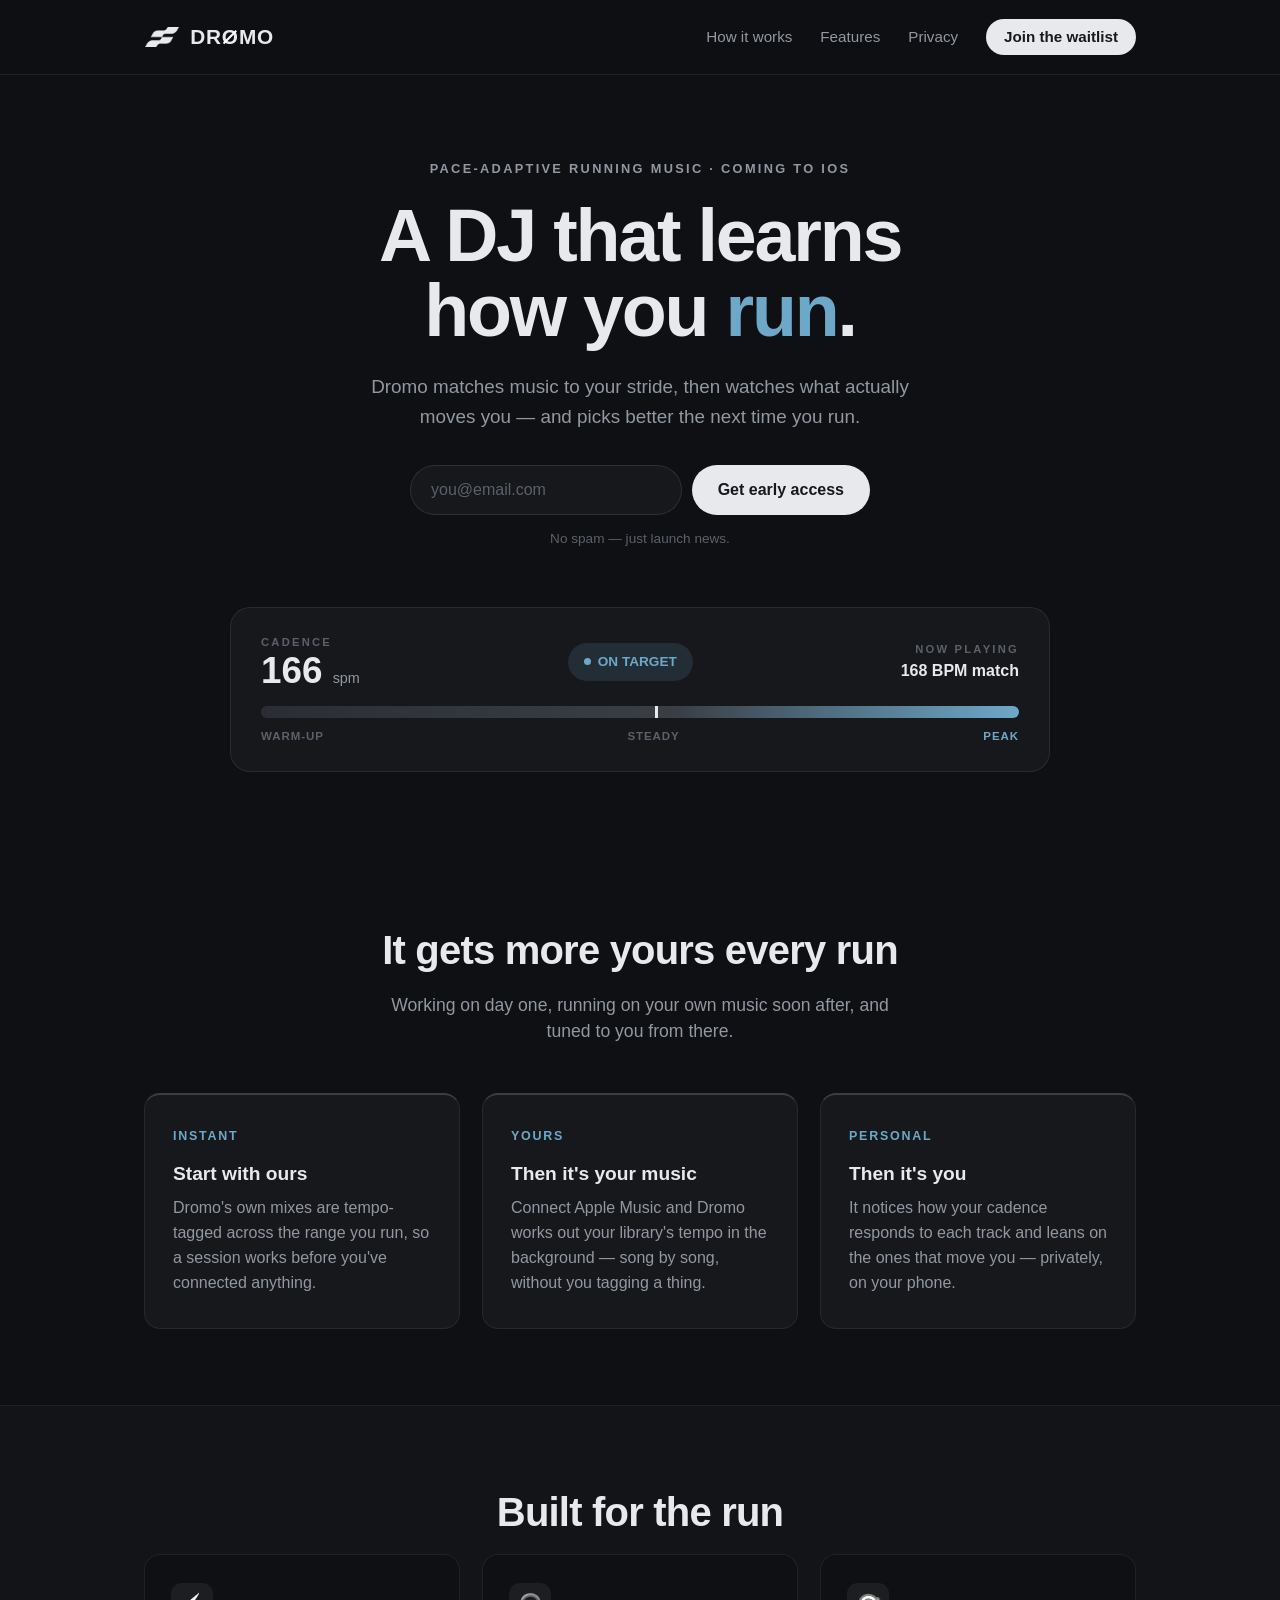
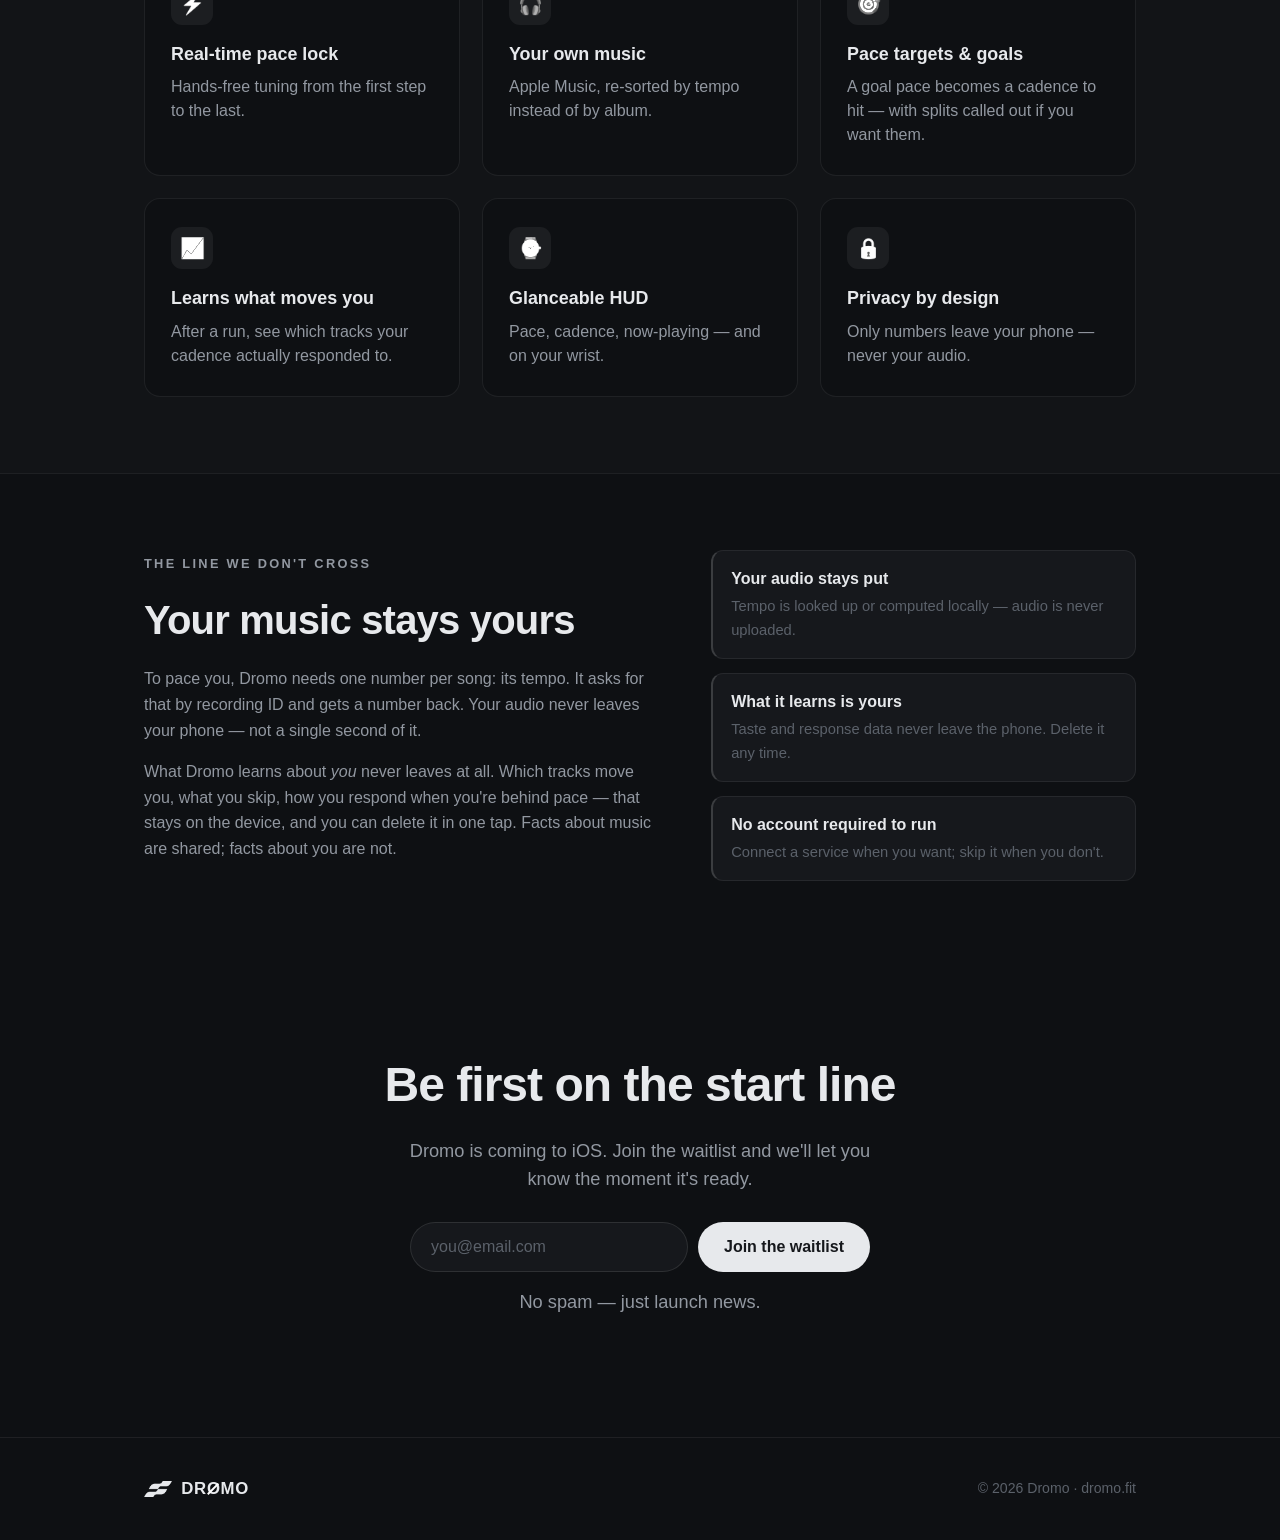
==== website/index.html @ fa77a16b "Revert "Make the mark the O, and drop the wave" This reverts commit 493199f3e0cdcde6b405dd4d2eeb1369" ====
<!DOCTYPE html>
<html lang="en">
<head>
  <meta charset="UTF-8" />
  <meta name="viewport" content="width=device-width, initial-scale=1.0" />

  <title>Dromo — A DJ that learns how you run.</title>
  <meta name="description" content="Dromo matches music to your running cadence, then learns which tracks actually move you — and picks better next run. Pace-adaptive running music for iOS, built privacy-first." />
  <meta name="theme-color" content="#0E1013" />
  <link rel="canonical" href="https://dromo.fit/" />

  <!-- Open Graph / social -->
  <meta property="og:type" content="website" />
  <meta property="og:url" content="https://dromo.fit/" />
  <meta property="og:title" content="Dromo — A DJ that learns how you run." />
  <meta property="og:description" content="Pace-adaptive running music that learns which tracks actually move you. Coming to iOS." />
  <meta property="og:image" content="https://dromo.fit/og-image.png" />
  <meta name="twitter:card" content="summary_large_image" />
  <meta name="twitter:title" content="Dromo — A DJ that learns how you run." />
  <meta name="twitter:description" content="Pace-adaptive running music that learns which tracks actually move you. Coming to iOS." />
  <meta name="twitter:image" content="https://dromo.fit/og-image.png" />

  <link rel="icon" href="favicon.svg" type="image/svg+xml" />
  <link rel="stylesheet" href="styles.css" />

  <!-- Decide before first paint whether the intro plays (avoids a flash). Gated to
       once per browsing session and disabled under reduced-motion; see script.js. -->
  <script>
    (function () {
      try {
        var reduce = window.matchMedia("(prefers-reduced-motion: reduce)").matches;
        var seen = sessionStorage.getItem("dromo-intro-seen");
        if (reduce || seen) {
          document.documentElement.className += " no-intro";
        } else {
          sessionStorage.setItem("dromo-intro-seen", "1");
        }
      } catch (e) {
        document.documentElement.className += " no-intro";
      }
    })();
  </script>
</head>
<body>
  <!-- ===== DRØMO unlock intro ===== -->
  <div class="intro" aria-hidden="true">
    <div class="intro__word">
      <span class="intro__dr">DR</span><span class="intro__o">O</span><span class="intro__mo">MO</span>
    </div>
  </div>

  <div class="page" id="top">
    <!-- Nav -->
    <header class="nav">
      <div class="container nav__inner">
        <a class="wordmark" href="#top" aria-label="Dromo home"><span class="wordmark__mark" aria-hidden="true"></span>DR<span class="wordmark__o">O</span>MO</a>
        <nav class="nav__links">
          <a href="#how">How it works</a>
          <a href="#features">Features</a>
          <a href="#privacy">Privacy</a>
          <a class="btn btn--small" href="#waitlist">Join the waitlist</a>
        </nav>
        <button class="nav__toggle" aria-label="Menu"><span></span><span></span></button>
      </div>
    </header>

    <main>
      <!-- Hero -->
      <section class="hero">
        <div class="container">
          <p class="eyebrow">Pace-adaptive running music · Coming to iOS</p>
          <h1 class="hero__title">A DJ that learns<br />how you <span class="accent">run</span>.</h1>
          <p class="hero__sub">
            Dromo matches music to your stride, then watches what actually moves you —
            and picks better the next time you run.
          </p>

          <form id="waitlist-hero" class="waitlist" novalidate>
            <input type="email" name="email" inputmode="email" autocomplete="email"
                   placeholder="you@email.com" aria-label="Email address" required />
            <button class="btn" type="submit">Get early access</button>
          </form>
          <p class="waitlist__note" id="waitlist-hero-note">No spam — just launch news.</p>

          <!-- Cadence meter card -->
          <div class="meter" aria-hidden="true">
            <div class="meter__head">
              <div>
                <p class="meter__label">CADENCE</p>
                <p class="meter__cadence"><span id="bpm-readout">168</span> <small>spm</small></p>
              </div>
              <div class="meter__status">ON TARGET</div>
              <div class="meter__now">
                <p class="meter__label">NOW PLAYING</p>
                <p>168 BPM match</p>
              </div>
            </div>
            <div class="meter__track"><span class="meter__tip"></span></div>
            <div class="meter__scale">
              <span>WARM-UP</span><span>STEADY</span><span class="is-peak">PEAK</span>
            </div>
          </div>
        </div>
      </section>

      <!-- How it works -->
      <section id="how" class="section">
        <div class="container">
          <h2 class="section__title">It gets more yours every run</h2>
          <p class="section__lede">Working on day one, running on your own music soon after, and tuned to you from there.</p>
          <ol class="steps">
            <!-- BEAT 1 depends on the fallback catalog shipping with audio. Until
                 Resources/Catalog/ is stocked (see CatalogLibrary.isStocked in the app),
                 this describes intent, not shipped behaviour. Don't publish it as live. -->
            <li class="step">
              <span class="step__num">INSTANT</span>
              <h3>Start with ours</h3>
              <p>Dromo's own mixes are tempo-tagged across the range you run, so a
                 session works before you've connected anything.</p>
            </li>
            <li class="step">
              <span class="step__num">YOURS</span>
              <h3>Then it's your music</h3>
              <p>Connect Apple Music and Dromo works out your library's tempo in the
                 background — song by song, without you tagging a thing.</p>
            </li>
            <li class="step">
              <span class="step__num">PERSONAL</span>
              <h3>Then it's you</h3>
              <p>It notices how your cadence responds to each track and leans on the
                 ones that move you — privately, on your phone.</p>
            </li>
          </ol>
        </div>
      </section>

      <!-- Features -->
      <section id="features" class="section section--alt">
        <div class="container">
          <h2 class="section__title">Built for the run</h2>
          <div class="features">
            <article class="feature">
              <div class="feature__icon">⚡</div>
              <h3>Real-time pace lock</h3>
              <p>Hands-free tuning from the first step to the last.</p>
            </article>
            <article class="feature">
              <div class="feature__icon">🎧</div>
              <h3>Your own music</h3>
              <p>Apple Music, re-sorted by tempo instead of by album.</p>
            </article>
            <article class="feature">
              <div class="feature__icon">🎯</div>
              <h3>Pace targets &amp; goals</h3>
              <p>A goal pace becomes a cadence to hit — with splits called out if you want them.</p>
            </article>
            <article class="feature">
              <div class="feature__icon">📈</div>
              <h3>Learns what moves you</h3>
              <p>After a run, see which tracks your cadence actually responded to.</p>
            </article>
            <article class="feature">
              <div class="feature__icon">⌚</div>
              <h3>Glanceable HUD</h3>
              <p>Pace, cadence, now-playing — and on your wrist.</p>
            </article>
            <article class="feature">
              <div class="feature__icon">🔒</div>
              <h3>Privacy by design</h3>
              <p>Only numbers leave your phone — never your audio.</p>
            </article>
          </div>
        </div>
      </section>

      <!--
        ===== Testimonials =====
        Recreated from design ref 4a but intentionally NOT rendered: the quotes, names,
        and PRs below are PLACEHOLDER content. Publishing invented testimonials as
        genuine would misrepresent real runners. Move this block inside <main> (above
        the CTA) and wrap it in `<section class="section">…</section>` once real,
        attributable quotes are supplied.

        <div class="container">
          <h2 class="section__title">Runners are already hooked</h2>
          <p class="section__lede">Early testers ran with Dromo through training blocks and race day.</p>
          <div class="testimonials">
            <figure class="quote">
              <div class="quote__mark">&ldquo;</div>
              <blockquote>The beat pulling me back on pace is uncanny — I stopped staring at my watch and just ran.</blockquote>
              <figcaption>
                <div class="quote__avatar"></div>
                <div><p class="quote__name">Maya R.</p><p class="quote__detail">Marathoner · 3:24 PR</p></div>
              </figcaption>
            </figure>
            <figure class="quote">
              <div class="quote__mark">&ldquo;</div>
              <blockquote>Finally, my own playlist sorted by tempo instead of by album. Every easy run feels effortless now.</blockquote>
              <figcaption>
                <div class="quote__avatar"></div>
                <div><p class="quote__name">Devin O.</p><p class="quote__detail">5K &amp; 10K · run club lead</p></div>
              </figcaption>
            </figure>
            <figure class="quote">
              <div class="quote__mark">&ldquo;</div>
              <blockquote>Negative-split my half without thinking about it. When I drift, the tempo nudges me — that's it.</blockquote>
              <figcaption>
                <div class="quote__avatar"></div>
                <div><p class="quote__name">Priya S.</p><p class="quote__detail">Half marathon · 4 runs/wk</p></div>
              </figcaption>
            </figure>
          </div>
        </div>
      -->

      <!-- Privacy -->
      <section id="privacy" class="section">
        <div class="container privacy">
          <div class="privacy__copy">
            <p class="eyebrow">The line we don't cross</p>
            <h2 class="section__title">Your music stays yours</h2>
            <p>
              To pace you, Dromo needs one number per song: its tempo. It asks for that by recording ID and
              gets a number back. Your audio never leaves your phone — not a single second of it.
            </p>
            <p>
              What Dromo learns about <em>you</em> never leaves at all. Which tracks move you, what you skip,
              how you respond when you're behind pace — that stays on the device, and you can delete it in
              one tap. Facts about music are shared; facts about you are not.
            </p>
          </div>
          <ul class="privacy__list">
            <li><strong>Your audio stays put</strong><span>Tempo is looked up or computed locally — audio is never uploaded.</span></li>
            <li><strong>What it learns is yours</strong><span>Taste and response data never leave the phone. Delete it any time.</span></li>
            <li><strong>No account required to run</strong><span>Connect a service when you want; skip it when you don't.</span></li>
          </ul>
        </div>
      </section>

      <!-- Final CTA -->
      <section id="waitlist" class="cta">
        <div class="container">
          <h2>Be first on the start line</h2>
          <p>Dromo is coming to iOS. Join the waitlist and we'll let you know the moment it's ready.</p>
          <form id="waitlist-cta" class="waitlist" novalidate>
            <input type="email" name="email" inputmode="email" autocomplete="email"
                   placeholder="you@email.com" aria-label="Email address" required />
            <button class="btn" type="submit">Join the waitlist</button>
          </form>
          <p class="waitlist__note" id="waitlist-cta-note">No spam — just launch news.</p>
        </div>
      </section>
    </main>

    <footer class="footer">
      <div class="container footer__inner">
        <div class="wordmark"><span class="wordmark__mark" aria-hidden="true"></span>DR<span class="wordmark__o">O</span>MO</div>
        <p class="footer__legal">© <span id="year">2026</span> Dromo · dromo.fit</p>
      </div>
    </footer>
  </div>

  <script src="script.js"></script>
</body>
</html>
---- website/styles.css ----
/* Dromo landing — "Minimal" system (design ref 4a desktop / 5a mobile).
   Greyscale on near-black; blue pulled all the way back to one subtle steel accent.
   No build step, no dependencies. */

/* ---- Tokens ---- */
:root {
  --bg: #0E1013;
  --surface: #16181C;
  --surface-alt: #121417;
  --border: rgba(255, 255, 255, 0.07);
  --border-strong: rgba(255, 255, 255, 0.16);
  --text: #E7E9EC;
  --text-2: #9298A1;
  --text-3: #5B616A;
  --accent: #6EA8C9;           /* subtle steel-blue — used sparingly */
  --btn-fill: #E7E9EC;
  --btn-text: #16181C;

  --radius-pill: 999px;
  --radius-card: 16px;

  --gutter: 44px;
  --section-y: 76px;
  --maxw: 1080px;

  --intro-sheet: #0B0D10;

  font-family: "Helvetica Neue", Helvetica, Arial, sans-serif;
}

/* ---- Reset / base ---- */
*, *::before, *::after { box-sizing: border-box; }

html { -webkit-text-size-adjust: 100%; scroll-behavior: smooth; }

body {
  margin: 0;
  background: var(--bg);
  color: var(--text);
  font-family: "Helvetica Neue", Helvetica, Arial, sans-serif;
  line-height: 1.5;
  -webkit-font-smoothing: antialiased;
  text-rendering: optimizeLegibility;
}

img { max-width: 100%; display: block; }
a { color: inherit; text-decoration: none; }
::selection { background: rgba(110, 168, 201, 0.3); }

.container {
  width: 100%;
  max-width: var(--maxw);
  margin: 0 auto;
  padding-inline: var(--gutter);
}

/* Reveal the page out of a blur when the intro plays. Disabled with no-intro. */
.page { animation: introReveal 1.1s ease 2.9s both; }
html.no-intro .page { animation: none; }

/* ---- Wordmark: DR Ø MO ---- */
.wordmark {
  display: inline-flex;
  align-items: center;
  font-weight: 700;
  letter-spacing: 0.04em;
  color: var(--text);
}
.wordmark__mark {
  display: inline-block;
  width: 1.72em;               /* mark is 1.72:1 */
  height: 1em;
  margin-right: 0.5em;
  background: currentColor;    /* black artwork used as a mask, so it inherits --text */
  -webkit-mask: url("logo-wave.png") center / contain no-repeat;
  mask: url("logo-wave.png") center / contain no-repeat;
}
/* line-height is pinned so 50% means the same thing here as in .intro__o —
   otherwise the box centre, and with it the slash, drifts with the inherited
   line-height. It doesn't change the wordmark's own height or position. */
.wordmark__o { position: relative; display: inline-block; line-height: 1; }
.wordmark__o::after {
  content: "";
  position: absolute;
  /* 50% is the span's box centre, not the O's ink centre: the box carries the
     0.04em trailing letter-space, and its vertical middle sits above the glyph.
     Offsets measured off the rasterised O, in em, so they hold at any size. */
  top: calc(50% + 0.018em);
  left: calc(50% - 0.02em);
  width: 0.88em;
  height: 2px;
  background: #fff;
  transform: translate(-50%, -50%) rotate(-45deg);
}

/* ---- Buttons ---- */
.btn {
  display: inline-flex;
  align-items: center;
  justify-content: center;
  border: 0;
  border-radius: var(--radius-pill);
  background: var(--btn-fill);
  color: var(--btn-text);
  font: 600 1rem/1 "Helvetica Neue", Helvetica, Arial, sans-serif;
  padding: 15px 26px;
  cursor: pointer;
  transition: transform 0.2s ease, opacity 0.2s ease;
  white-space: nowrap;
}
.btn:hover { transform: translateY(-2px); }
.btn:disabled { opacity: 0.6; cursor: default; transform: none; }
.btn--small { padding: 10px 18px; font-size: 0.95rem; }

/* ---- Nav ---- */
.nav {
  position: sticky;
  top: 0;
  z-index: 8;
  background: rgba(14, 16, 19, 0.86);
  backdrop-filter: saturate(140%) blur(12px);
  border-bottom: 1px solid var(--border);
}
.nav__inner {
  height: 74px;
  display: flex;
  align-items: center;
  justify-content: space-between;
}
.nav .wordmark { font-size: 1.3rem; }
.nav__links {
  display: flex;
  align-items: center;
  gap: 28px;
  font-weight: 500;
  font-size: 0.95rem;
}
.nav__links a { color: var(--text-2); transition: color 0.2s ease; }
.nav__links a:hover { color: var(--text); }
.nav__links .btn { color: var(--btn-text); }
.nav__toggle { display: none; }

/* ---- Eyebrow / headings ---- */
.eyebrow {
  color: var(--text-2);
  font-weight: 600;
  font-size: 0.8rem;
  text-transform: uppercase;
  letter-spacing: 0.18em;
  margin: 0 0 20px;
}
.section { padding: var(--section-y) 0; }
.section--alt {
  background: var(--surface-alt);
  border-block: 1px solid rgba(255, 255, 255, 0.05);
}
.section__title {
  font-size: 2.5rem;
  font-weight: 700;
  letter-spacing: -0.02em;
  text-align: center;
  margin: 0 0 12px;
}
.section__lede {
  text-align: center;
  color: var(--text-2);
  font-size: 1.1rem;
  max-width: 540px;
  margin: 0 auto 48px;
}
.accent { color: var(--accent); }

/* ---- Hero ---- */
.hero { padding: 84px 0 72px; text-align: center; }
.hero__title {
  font-size: 4.6rem;
  font-weight: 700;
  line-height: 1.02;
  letter-spacing: -0.03em;
  margin: 0 auto;
  max-width: 820px;
}
.hero__sub {
  font-size: 1.18rem;
  color: var(--text-2);
  max-width: 540px;
  margin: 24px auto 34px;
  line-height: 1.55;
}

/* ---- Waitlist form ---- */
.waitlist {
  display: flex;
  gap: 10px;
  max-width: 460px;
  margin: 0 auto;
}
.waitlist input {
  flex: 1;
  min-width: 0;
  background: var(--surface);
  border: 1px solid rgba(255, 255, 255, 0.1);
  border-radius: var(--radius-pill);
  color: var(--text);
  font: 400 1rem/1 "Helvetica Neue", Helvetica, Arial, sans-serif;
  padding: 15px 20px;
}
.waitlist input::placeholder { color: var(--text-3); }
.waitlist input:focus {
  outline: none;
  border-color: rgba(255, 255, 255, 0.24);
}
.waitlist__note {
  color: var(--text-3);
  font-size: 0.85rem;
  margin: 14px auto 0;
  max-width: 460px;
  min-height: 1.2em;
}
.waitlist__note.is-success { color: #7bd88f; }
.waitlist__note.is-error { color: #e07a7a; }

/* ---- Hero cadence meter card ---- */
.meter {
  max-width: 820px;
  margin: 58px auto 0;
  background: var(--surface);
  border: 1px solid rgba(255, 255, 255, 0.08);
  border-radius: 20px;
  padding: 26px 30px;
  text-align: left;
}
.meter__head {
  display: flex;
  align-items: center;
  justify-content: space-between;
  gap: 16px;
  margin-bottom: 16px;
}
.meter__label {
  color: var(--text-3);
  font-size: 0.7rem;
  letter-spacing: 0.2em;
  font-weight: 600;
  margin: 0;
}
.meter__cadence {
  font-size: 2.3rem;
  font-weight: 700;
  line-height: 1;
  margin: 2px 0 0;
}
.meter__cadence small { font-size: 0.9rem; color: var(--text-2); font-weight: 400; }
.meter__status {
  display: inline-flex;
  align-items: center;
  gap: 7px;
  background: rgba(110, 168, 201, 0.14);
  color: var(--accent);
  font-weight: 600;
  font-size: 0.85rem;
  padding: 9px 16px;
  border-radius: var(--radius-pill);
  white-space: nowrap;
}
.meter__status::before {
  content: "";
  width: 7px;
  height: 7px;
  border-radius: var(--radius-pill);
  background: var(--accent);
}
.meter__now { text-align: right; }
.meter__now p:last-child { font-weight: 600; font-size: 1rem; margin: 2px 0 0; }
.meter__track {
  position: relative;
  height: 12px;
  border-radius: var(--radius-pill);
  background: linear-gradient(90deg, #2A2E34, #3A3F46 55%, var(--accent));
  overflow: hidden;
}
.meter__tip {
  position: absolute;
  top: -4px;
  left: 52%;
  width: 3px;
  height: 20px;
  background: var(--text);
  border-radius: 2px;
}
.meter__scale {
  display: flex;
  justify-content: space-between;
  margin-top: 10px;
  font-weight: 600;
  font-size: 0.72rem;
  letter-spacing: 0.08em;
  color: var(--text-3);
}
.meter__scale .is-peak { color: var(--accent); }

/* ---- How it works ---- */
.steps {
  list-style: none;
  margin: 0;
  padding: 0;
  display: grid;
  grid-template-columns: repeat(3, 1fr);
  gap: 22px;
}
.step {
  background: var(--surface);
  border: 1px solid var(--border);
  border-top: 2px solid var(--border-strong);
  border-radius: var(--radius-card);
  padding: 32px 28px;
}
.step__num {
  display: block;
  color: var(--accent);
  font-weight: 600;
  font-size: 0.78rem;
  letter-spacing: 0.14em;
  margin-bottom: 14px;
}
.step h3 { font-size: 1.2rem; font-weight: 600; margin: 0 0 8px; }
.step p { color: var(--text-2); margin: 0; line-height: 1.55; }

/* ---- Features ---- */
.features {
  display: grid;
  grid-template-columns: repeat(3, 1fr);
  gap: 22px;
}
.feature {
  background: var(--bg);
  border: 1px solid var(--border);
  border-radius: var(--radius-card);
  padding: 28px 26px;
}
.feature__icon {
  display: flex;
  align-items: center;
  justify-content: center;
  width: 42px;
  height: 42px;
  border-radius: 11px;
  background: rgba(255, 255, 255, 0.06);
  font-size: 1.25rem;
  filter: grayscale(1) brightness(1.5);
  margin-bottom: 16px;
}
.feature h3 { font-size: 1.12rem; font-weight: 600; margin: 0 0 8px; }
.feature p { color: var(--text-2); margin: 0; }

/* ---- Privacy ---- */
.privacy {
  display: grid;
  grid-template-columns: 1.1fr 0.9fr;
  gap: 48px;
  align-items: center;
}
.privacy h2 { text-align: left; margin: 0 0 16px; }
.privacy__copy p { color: var(--text-2); margin: 0 0 16px; line-height: 1.6; }
.privacy__list { list-style: none; margin: 0; padding: 0; display: grid; gap: 14px; }
.privacy__list li {
  background: var(--surface);
  border: 1px solid var(--border);
  border-left: 2px solid var(--border-strong);
  border-radius: 12px;
  padding: 16px 18px;
}
.privacy__list strong { display: block; font-weight: 600; margin-bottom: 3px; }
.privacy__list span { color: var(--text-3); font-size: 0.92rem; }

/* ---- Testimonials (see index.html — disabled until real quotes exist) ---- */
.testimonials {
  display: grid;
  grid-template-columns: repeat(3, 1fr);
  gap: 22px;
}
.quote {
  background: var(--surface);
  border: 1px solid var(--border);
  border-radius: var(--radius-card);
  padding: 30px 28px;
  margin: 0;
}
.quote__mark { color: var(--text-3); font-size: 2.4rem; font-weight: 700; line-height: 0.6; height: 20px; }
.quote blockquote { margin: 0 0 22px; font-size: 1.06rem; line-height: 1.55; }
.quote figcaption { display: flex; align-items: center; gap: 12px; }
.quote__avatar { width: 40px; height: 40px; border-radius: var(--radius-pill); background: #2A2E34; flex-shrink: 0; }
.quote__name { font-weight: 600; margin: 0; font-size: 0.95rem; }
.quote__detail { color: var(--text-3); margin: 0; font-size: 0.82rem; }

/* ---- Final CTA ---- */
.cta { padding: 92px 0; text-align: center; }
.cta h2 { font-size: 3rem; font-weight: 700; letter-spacing: -0.02em; margin: 0; }
.cta p { color: var(--text-2); font-size: 1.14rem; margin: 16px auto 30px; max-width: 470px; }

/* ---- Footer ---- */
.footer { border-top: 1px solid var(--border); }
.footer__inner {
  padding-block: 38px;
  display: flex;
  align-items: center;
  justify-content: space-between;
  gap: 16px;
}
.footer .wordmark { font-size: 1.05rem; }
.footer__legal { color: var(--text-3); font-size: 0.88rem; margin: 0; }

/* ---- DRØMO unlock intro overlay ---- */
.intro {
  position: fixed;
  inset: 0;
  z-index: 50;
  background: var(--intro-sheet);
  display: flex;
  align-items: center;
  justify-content: center;
  animation: introFade 0.9s ease 2.9s forwards;
}
html.no-intro .intro { display: none; }
.intro__word {
  display: inline-flex;
  align-items: center;
  font-weight: 700;
  font-size: 6rem;
  letter-spacing: -0.02em;
  color: var(--text);
  line-height: 1;
}
.intro__dr { animation: introDR 1.2s cubic-bezier(0.7, 0, 0.25, 1) 1.7s forwards; }
.intro__mo { animation: introMO 1.2s cubic-bezier(0.7, 0, 0.25, 1) 1.7s forwards; }
.intro__o { position: relative; display: inline-block; line-height: 1; }
.intro__o::after {
  content: "";
  position: absolute;
  /* same correction as .wordmark__o::after; the horizontal half is the inverse
     of this block's own -0.02em letter-spacing */
  top: calc(50% + 0.018em);
  left: calc(50% + 0.01em);
  width: 0.86em;
  height: 5px;
  border-radius: 3px;
  background: #fff;
  transform: translate(-50%, -50%) rotate(-45deg);
  animation: introSpin 2.6s cubic-bezier(0.5, 0, 0.25, 1) 0.2s forwards;
}

@keyframes introSpin { from { transform: translate(-50%, -50%) rotate(-45deg); } to { transform: translate(-50%, -50%) rotate(675deg); } }
@keyframes introDR { to { transform: translateX(-820px); opacity: 0; } }
@keyframes introMO { to { transform: translateX(820px); opacity: 0; } }
@keyframes introDRm { to { transform: translateX(-320px); opacity: 0; } }
@keyframes introMOm { to { transform: translateX(320px); opacity: 0; } }
@keyframes introFade { to { opacity: 0; visibility: hidden; } }
@keyframes introReveal {
  from { opacity: 0; filter: blur(12px); transform: scale(1.03); }
  to { opacity: 1; filter: blur(0); transform: none; }
}

/* ---- Responsive (mobile — design ref 5a) ---- */
@media (max-width: 720px) {
  :root { --gutter: 22px; --section-y: 34px; }

  .nav__inner { height: 62px; }
  .nav__links a:not(.btn),
  .nav__links .btn { display: none; }
  .nav__toggle {
    display: flex;
    flex-direction: column;
    gap: 4px;
    background: none;
    border: 0;
    padding: 6px;
    cursor: pointer;
  }
  .nav__toggle span { width: 19px; height: 2px; background: var(--text-2); border-radius: 2px; }

  .hero { padding: 40px 0 34px; }
  .hero__title { font-size: 2.5rem; line-height: 1.05; }
  .hero__sub { font-size: 1rem; margin: 16px auto 22px; }

  .waitlist { flex-direction: column; }
  .waitlist input { text-align: left; }
  .waitlist .btn { width: 100%; }

  .section__title { font-size: 1.6rem; }
  .section__lede { font-size: 1rem; margin-bottom: 28px; }

  .meter { margin-top: 32px; padding: 20px; border-radius: 18px; }
  .meter__cadence { font-size: 1.8rem; }

  /* Steps: vertical stack, left accent rule instead of top rule. */
  .steps { grid-template-columns: 1fr; gap: 12px; }
  .step { border-top: 1px solid var(--border); border-left: 2px solid var(--border-strong); padding: 20px 18px; }

  .features { grid-template-columns: repeat(2, 1fr); gap: 12px; }
  .feature { padding: 18px 16px; }

  .privacy { grid-template-columns: 1fr; gap: 24px; }
  .privacy h2 { text-align: center; }

  .testimonials { grid-template-columns: 1fr; }
  .testimonials .quote:nth-child(n + 2) { display: none; }

  .cta { padding: 56px 0; }
  .cta h2 { font-size: 1.9rem; }

  .footer__inner { flex-direction: column; gap: 12px; text-align: center; }

  .intro__word { font-size: 3.2rem; }
  .intro__o::after { height: 4px; }
  .intro__dr { animation-name: introDRm; }
  .intro__mo { animation-name: introMOm; }
}

/* ---- Reduced motion: no intro, no looping motion ---- */
@media (prefers-reduced-motion: reduce) {
  html { scroll-behavior: auto; }
  .page { animation: none; }
  .intro { display: none; }
  .btn:hover { transform: none; }
  * { animation-duration: 0.001ms !important; animation-iteration-count: 1 !important; }
}
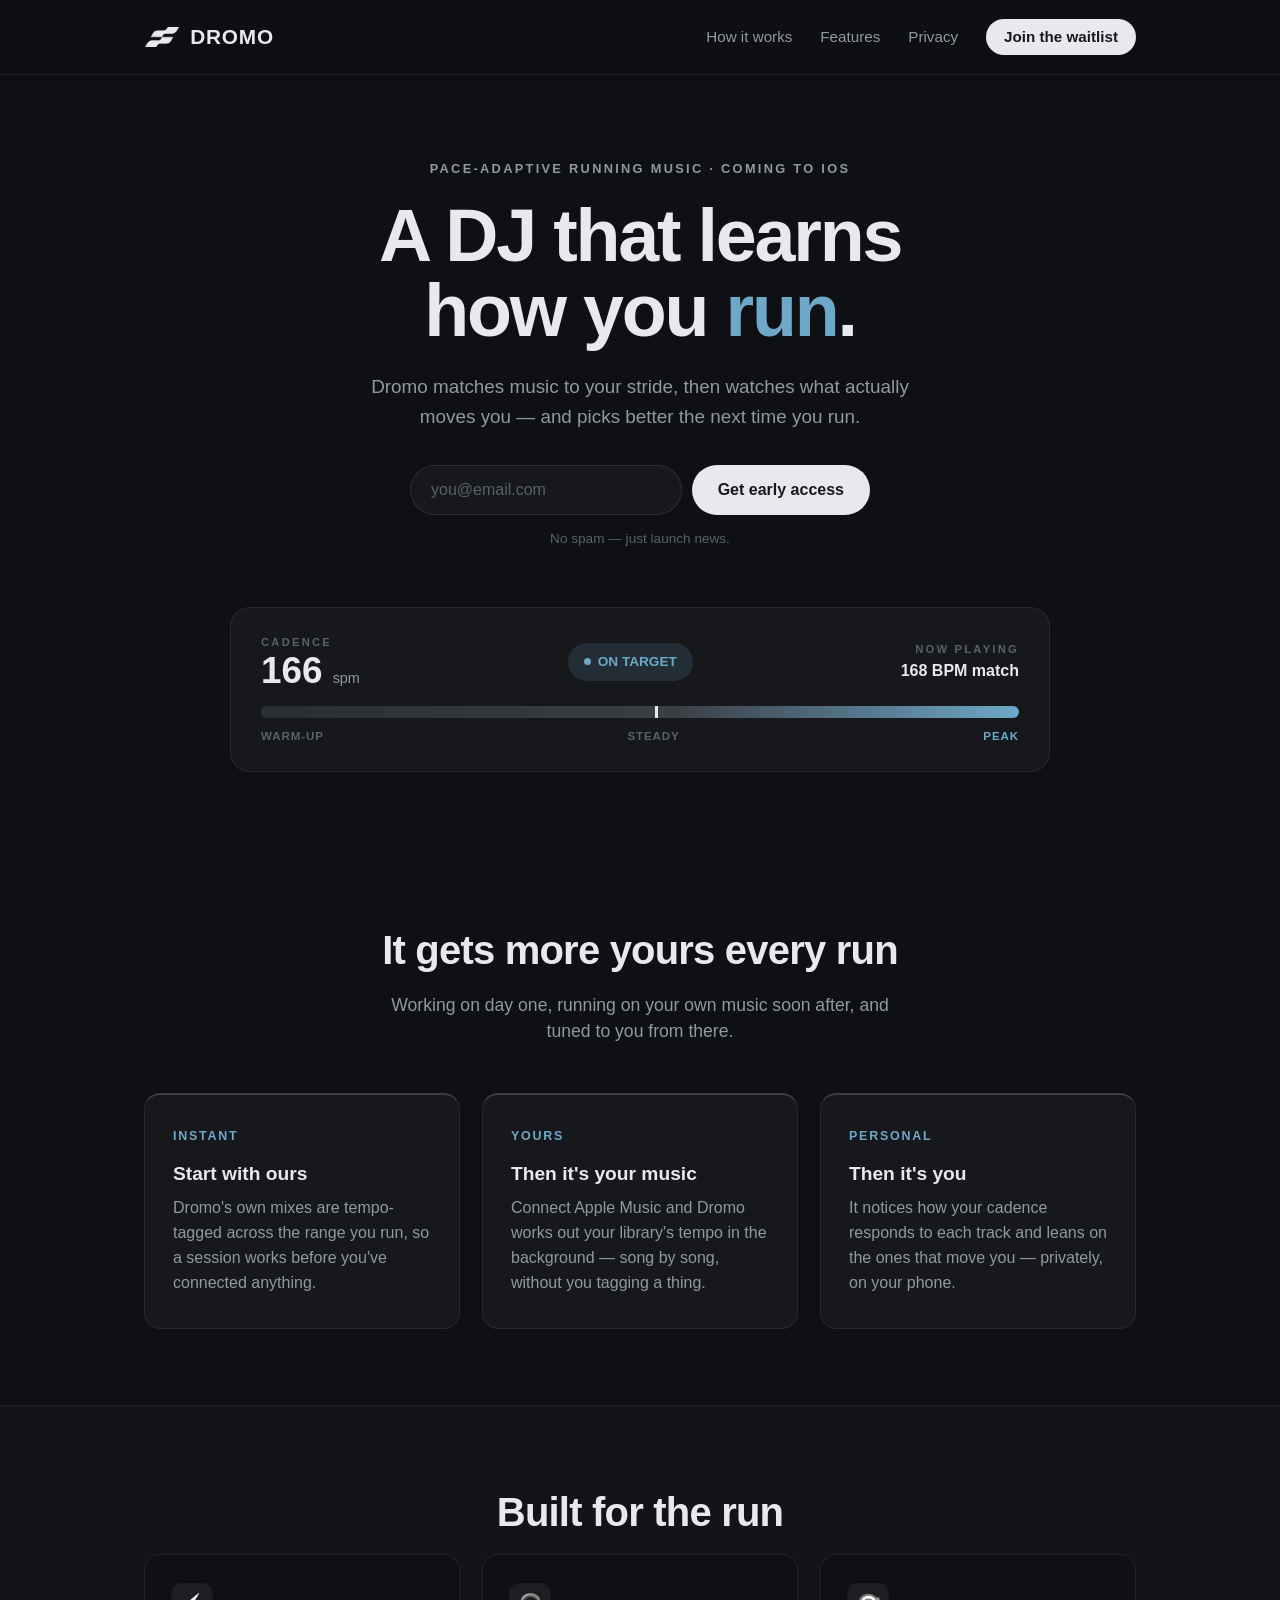
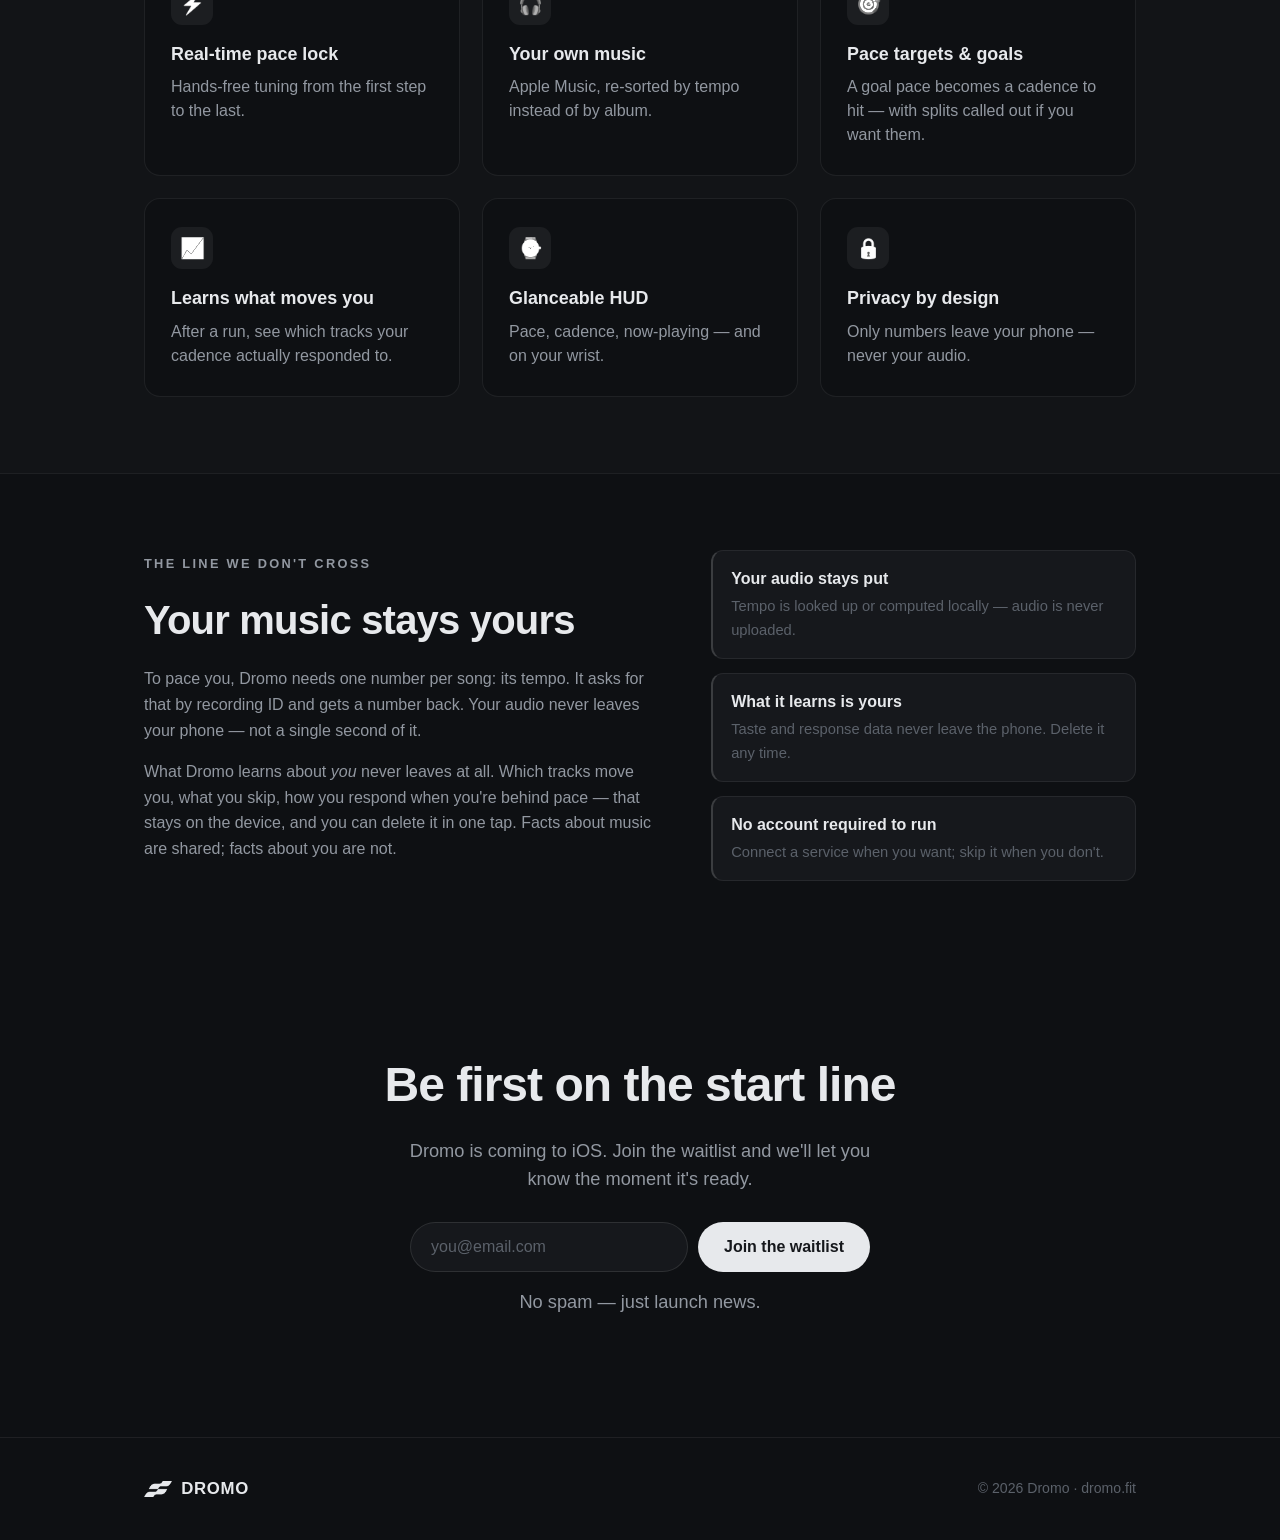
==== commit 6a632071: "Set the header and footer wordmark as plain DROMO The wave mark now carries the brand's mark duty in" ====
--- a/website/index.html
+++ b/website/index.html
@@ -53,7 +53,7 @@
     <!-- Nav -->
     <header class="nav">
       <div class="container nav__inner">
-        <a class="wordmark" href="#top" aria-label="Dromo home"><span class="wordmark__mark" aria-hidden="true"></span>DR<span class="wordmark__o">O</span>MO</a>
+        <a class="wordmark" href="#top" aria-label="Dromo home"><span class="wordmark__mark" aria-hidden="true"></span>DROMO</a>
         <nav class="nav__links">
           <a href="#how">How it works</a>
           <a href="#features">Features</a>
@@ -254,7 +254,7 @@
 
     <footer class="footer">
       <div class="container footer__inner">
-        <div class="wordmark"><span class="wordmark__mark" aria-hidden="true"></span>DR<span class="wordmark__o">O</span>MO</div>
+        <div class="wordmark"><span class="wordmark__mark" aria-hidden="true"></span>DROMO</div>
         <p class="footer__legal">© <span id="year">2026</span> Dromo · dromo.fit</p>
       </div>
     </footer>
--- a/website/styles.css
+++ b/website/styles.css
@@ -58,7 +58,7 @@
 .page { animation: introReveal 1.1s ease 2.9s both; }
 html.no-intro .page { animation: none; }
 
-/* ---- Wordmark: DR Ø MO ---- */
+/* ---- Wordmark: wave mark + DROMO ---- */
 .wordmark {
   display: inline-flex;
   align-items: center;
@@ -74,23 +74,6 @@
   background: currentColor;    /* black artwork used as a mask, so it inherits --text */
   -webkit-mask: url("logo-wave.png") center / contain no-repeat;
   mask: url("logo-wave.png") center / contain no-repeat;
-}
-/* line-height is pinned so 50% means the same thing here as in .intro__o —
-   otherwise the box centre, and with it the slash, drifts with the inherited
-   line-height. It doesn't change the wordmark's own height or position. */
-.wordmark__o { position: relative; display: inline-block; line-height: 1; }
-.wordmark__o::after {
-  content: "";
-  position: absolute;
-  /* 50% is the span's box centre, not the O's ink centre: the box carries the
-     0.04em trailing letter-space, and its vertical middle sits above the glyph.
-     Offsets measured off the rasterised O, in em, so they hold at any size. */
-  top: calc(50% + 0.018em);
-  left: calc(50% - 0.02em);
-  width: 0.88em;
-  height: 2px;
-  background: #fff;
-  transform: translate(-50%, -50%) rotate(-45deg);
 }
 
 /* ---- Buttons ---- */
@@ -437,8 +420,10 @@
 .intro__o::after {
   content: "";
   position: absolute;
-  /* same correction as .wordmark__o::after; the horizontal half is the inverse
-     of this block's own -0.02em letter-spacing */
+  /* 50% is the span's box centre, not the O's ink centre: the box carries the
+     trailing letter-space (-0.02em here, so the correction is its inverse), and
+     its vertical middle sits above the glyph. Offsets measured off the
+     rasterised O, in em, and line-height is pinned above so 50% stays put. */
   top: calc(50% + 0.018em);
   left: calc(50% + 0.01em);
   width: 0.86em;
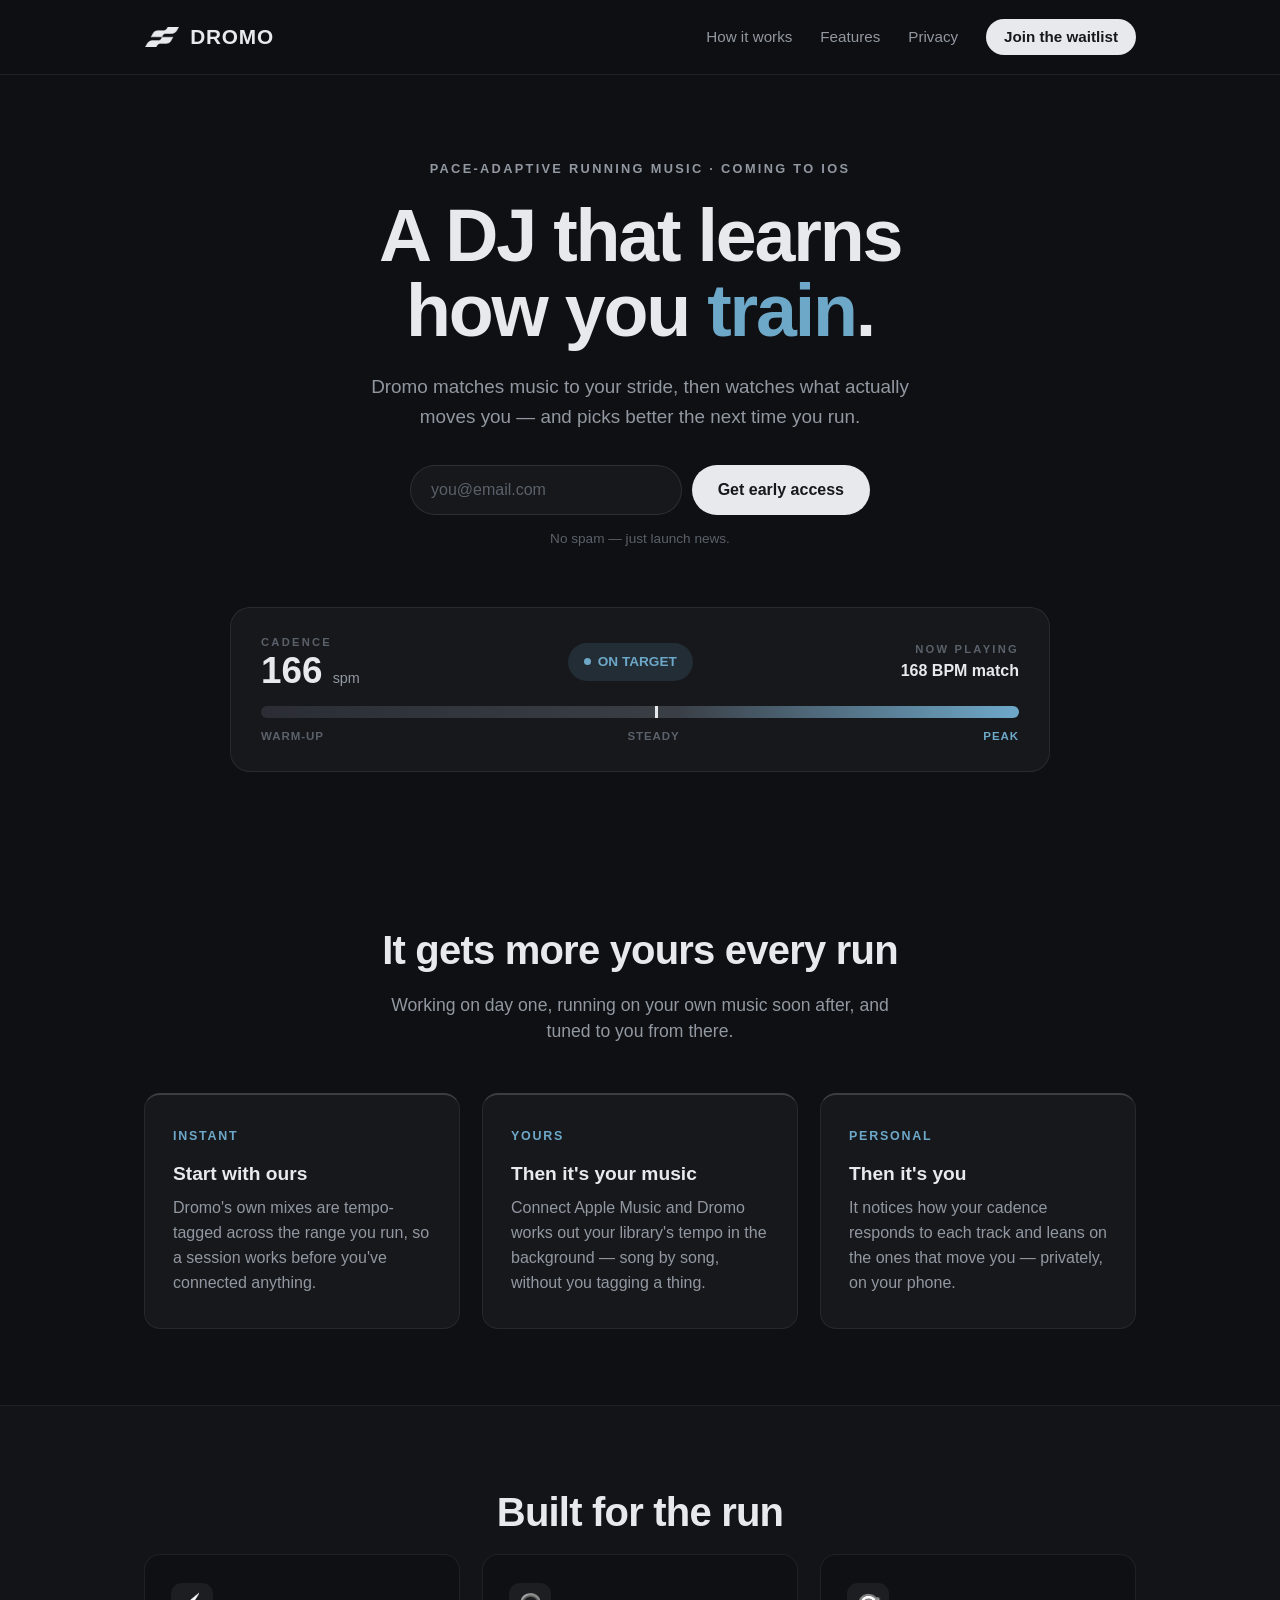
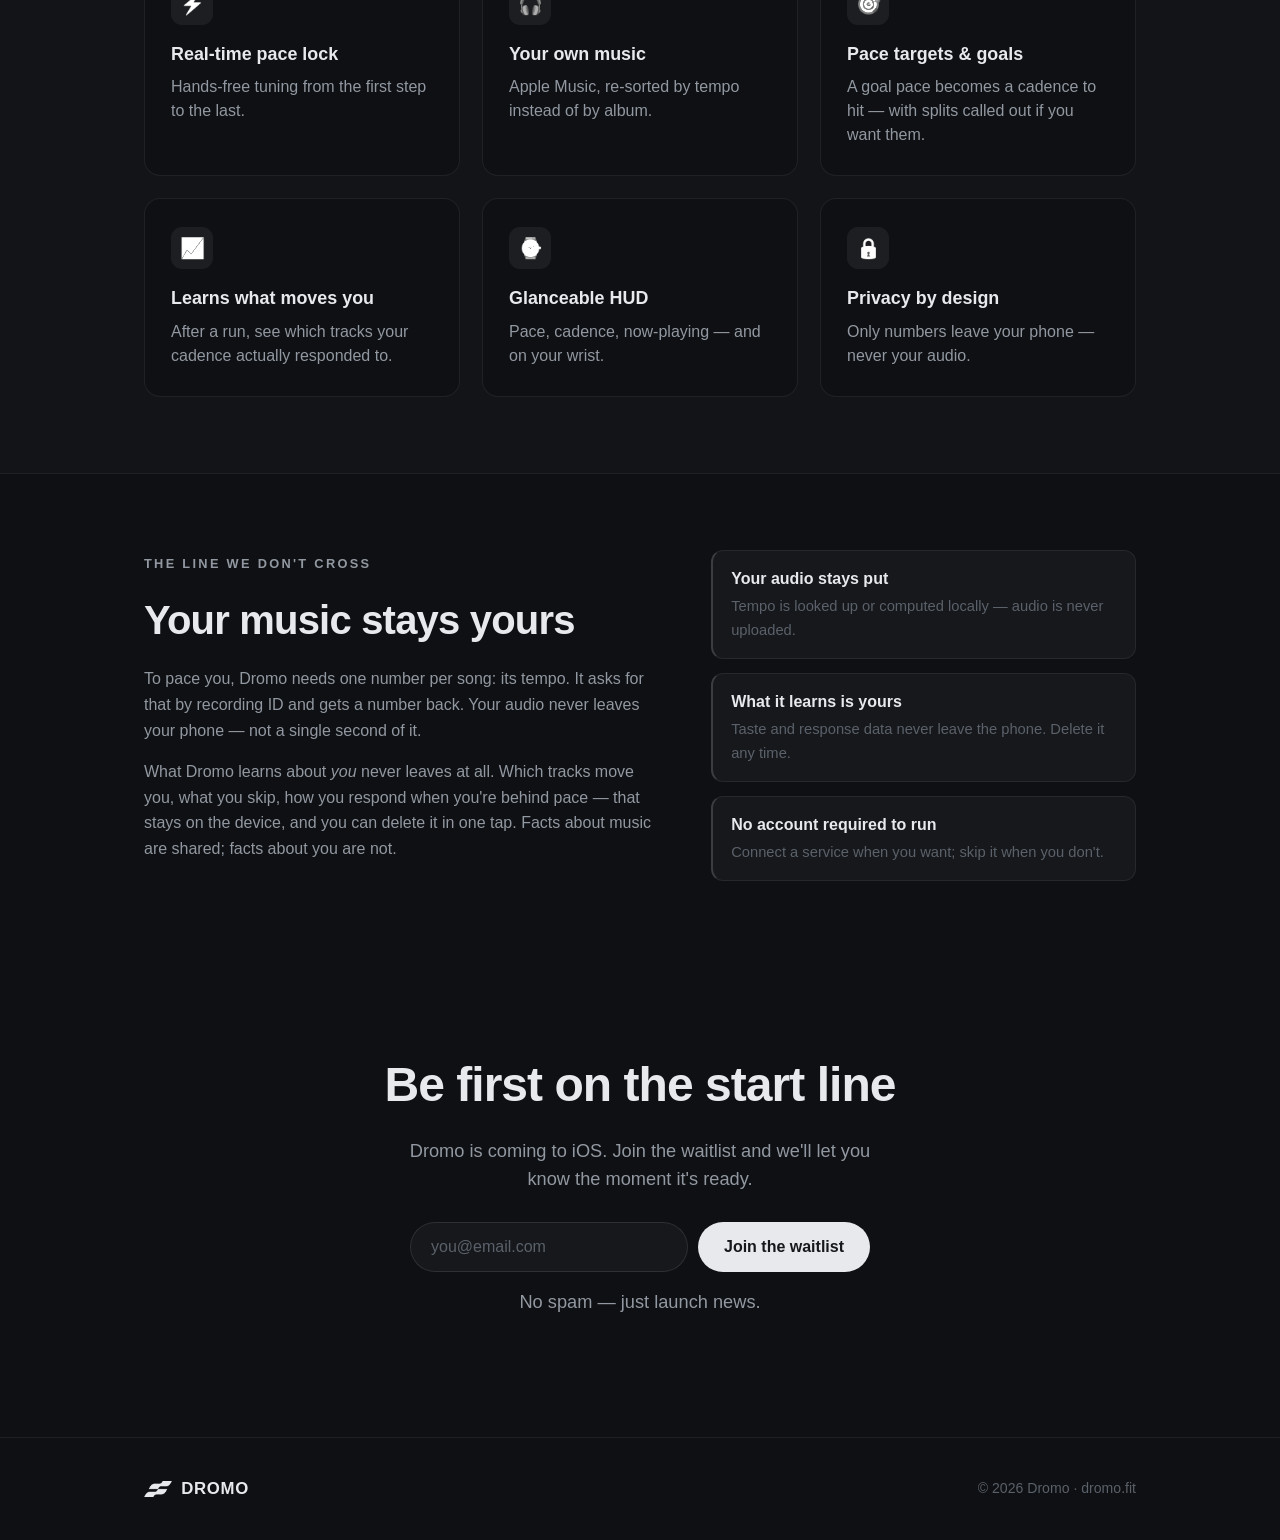
==== commit dd162841: "Say "how you train" in the hero The title and the og/twitter titles carry the same sentence verbatim" ====
--- a/website/index.html
+++ b/website/index.html
@@ -4,7 +4,7 @@
   <meta charset="UTF-8" />
   <meta name="viewport" content="width=device-width, initial-scale=1.0" />
 
-  <title>Dromo — A DJ that learns how you run.</title>
+  <title>Dromo — A DJ that learns how you train.</title>
   <meta name="description" content="Dromo matches music to your running cadence, then learns which tracks actually move you — and picks better next run. Pace-adaptive running music for iOS, built privacy-first." />
   <meta name="theme-color" content="#0E1013" />
   <link rel="canonical" href="https://dromo.fit/" />
@@ -12,11 +12,11 @@
   <!-- Open Graph / social -->
   <meta property="og:type" content="website" />
   <meta property="og:url" content="https://dromo.fit/" />
-  <meta property="og:title" content="Dromo — A DJ that learns how you run." />
+  <meta property="og:title" content="Dromo — A DJ that learns how you train." />
   <meta property="og:description" content="Pace-adaptive running music that learns which tracks actually move you. Coming to iOS." />
   <meta property="og:image" content="https://dromo.fit/og-image.png" />
   <meta name="twitter:card" content="summary_large_image" />
-  <meta name="twitter:title" content="Dromo — A DJ that learns how you run." />
+  <meta name="twitter:title" content="Dromo — A DJ that learns how you train." />
   <meta name="twitter:description" content="Pace-adaptive running music that learns which tracks actually move you. Coming to iOS." />
   <meta name="twitter:image" content="https://dromo.fit/og-image.png" />
 
@@ -42,11 +42,9 @@
   </script>
 </head>
 <body>
-  <!-- ===== DRØMO unlock intro ===== -->
+  <!-- ===== Wave mark intro ===== -->
   <div class="intro" aria-hidden="true">
-    <div class="intro__word">
-      <span class="intro__dr">DR</span><span class="intro__o">O</span><span class="intro__mo">MO</span>
-    </div>
+    <div class="intro__mark"></div>
   </div>
 
   <div class="page" id="top">
@@ -69,7 +67,7 @@
       <section class="hero">
         <div class="container">
           <p class="eyebrow">Pace-adaptive running music · Coming to iOS</p>
-          <h1 class="hero__title">A DJ that learns<br />how you <span class="accent">run</span>.</h1>
+          <h1 class="hero__title">A DJ that learns<br />how you <span class="accent">train</span>.</h1>
           <p class="hero__sub">
             Dromo matches music to your stride, then watches what actually moves you —
             and picks better the next time you run.
--- a/website/styles.css
+++ b/website/styles.css
@@ -393,7 +393,7 @@
 .footer .wordmark { font-size: 1.05rem; }
 .footer__legal { color: var(--text-3); font-size: 0.88rem; margin: 0; }
 
-/* ---- DRØMO unlock intro overlay ---- */
+/* ---- Wave mark intro overlay ---- */
 .intro {
   position: fixed;
   inset: 0;
@@ -405,40 +405,24 @@
   animation: introFade 0.9s ease 2.9s forwards;
 }
 html.no-intro .intro { display: none; }
-.intro__word {
-  display: inline-flex;
-  align-items: center;
-  font-weight: 700;
-  font-size: 6rem;
-  letter-spacing: -0.02em;
+/* Same masked artwork as the nav mark, so it takes --text and stays crisp. */
+.intro__mark {
+  width: min(136px, 18.4vw);   /* 40% of the original 340px / 46vw */
+  aspect-ratio: 1.72;          /* the mark's own proportions */
+  background: currentColor;
   color: var(--text);
-  line-height: 1;
-}
-.intro__dr { animation: introDR 1.2s cubic-bezier(0.7, 0, 0.25, 1) 1.7s forwards; }
-.intro__mo { animation: introMO 1.2s cubic-bezier(0.7, 0, 0.25, 1) 1.7s forwards; }
-.intro__o { position: relative; display: inline-block; line-height: 1; }
-.intro__o::after {
-  content: "";
-  position: absolute;
-  /* 50% is the span's box centre, not the O's ink centre: the box carries the
-     trailing letter-space (-0.02em here, so the correction is its inverse), and
-     its vertical middle sits above the glyph. Offsets measured off the
-     rasterised O, in em, and line-height is pinned above so 50% stays put. */
-  top: calc(50% + 0.018em);
-  left: calc(50% + 0.01em);
-  width: 0.86em;
-  height: 5px;
-  border-radius: 3px;
-  background: #fff;
-  transform: translate(-50%, -50%) rotate(-45deg);
-  animation: introSpin 2.6s cubic-bezier(0.5, 0, 0.25, 1) 0.2s forwards;
-}
-
-@keyframes introSpin { from { transform: translate(-50%, -50%) rotate(-45deg); } to { transform: translate(-50%, -50%) rotate(675deg); } }
-@keyframes introDR { to { transform: translateX(-820px); opacity: 0; } }
-@keyframes introMO { to { transform: translateX(820px); opacity: 0; } }
-@keyframes introDRm { to { transform: translateX(-320px); opacity: 0; } }
-@keyframes introMOm { to { transform: translateX(320px); opacity: 0; } }
+  -webkit-mask: url("logo-wave.png") center / contain no-repeat;
+  mask: url("logo-wave.png") center / contain no-repeat;
+  /* Ends at 2.9s, where the sheet's own fade and the page reveal pick up. */
+  animation: introMark 2.7s ease 0.2s both;
+}
+
+@keyframes introMark {
+  0%   { opacity: 0; transform: scale(0.94); }
+  22%  { opacity: 1; transform: scale(1); }
+  60%  { opacity: 1; transform: scale(1); }
+  100% { opacity: 0; transform: scale(1.03); }
+}
 @keyframes introFade { to { opacity: 0; visibility: hidden; } }
 @keyframes introReveal {
   from { opacity: 0; filter: blur(12px); transform: scale(1.03); }
@@ -494,11 +478,7 @@
   .cta h2 { font-size: 1.9rem; }
 
   .footer__inner { flex-direction: column; gap: 12px; text-align: center; }
-
-  .intro__word { font-size: 3.2rem; }
-  .intro__o::after { height: 4px; }
-  .intro__dr { animation-name: introDRm; }
-  .intro__mo { animation-name: introMOm; }
+  /* .intro__mark sizes off min(136px, 18.4vw), so it needs no override here. */
 }
 
 /* ---- Reduced motion: no intro, no looping motion ---- */
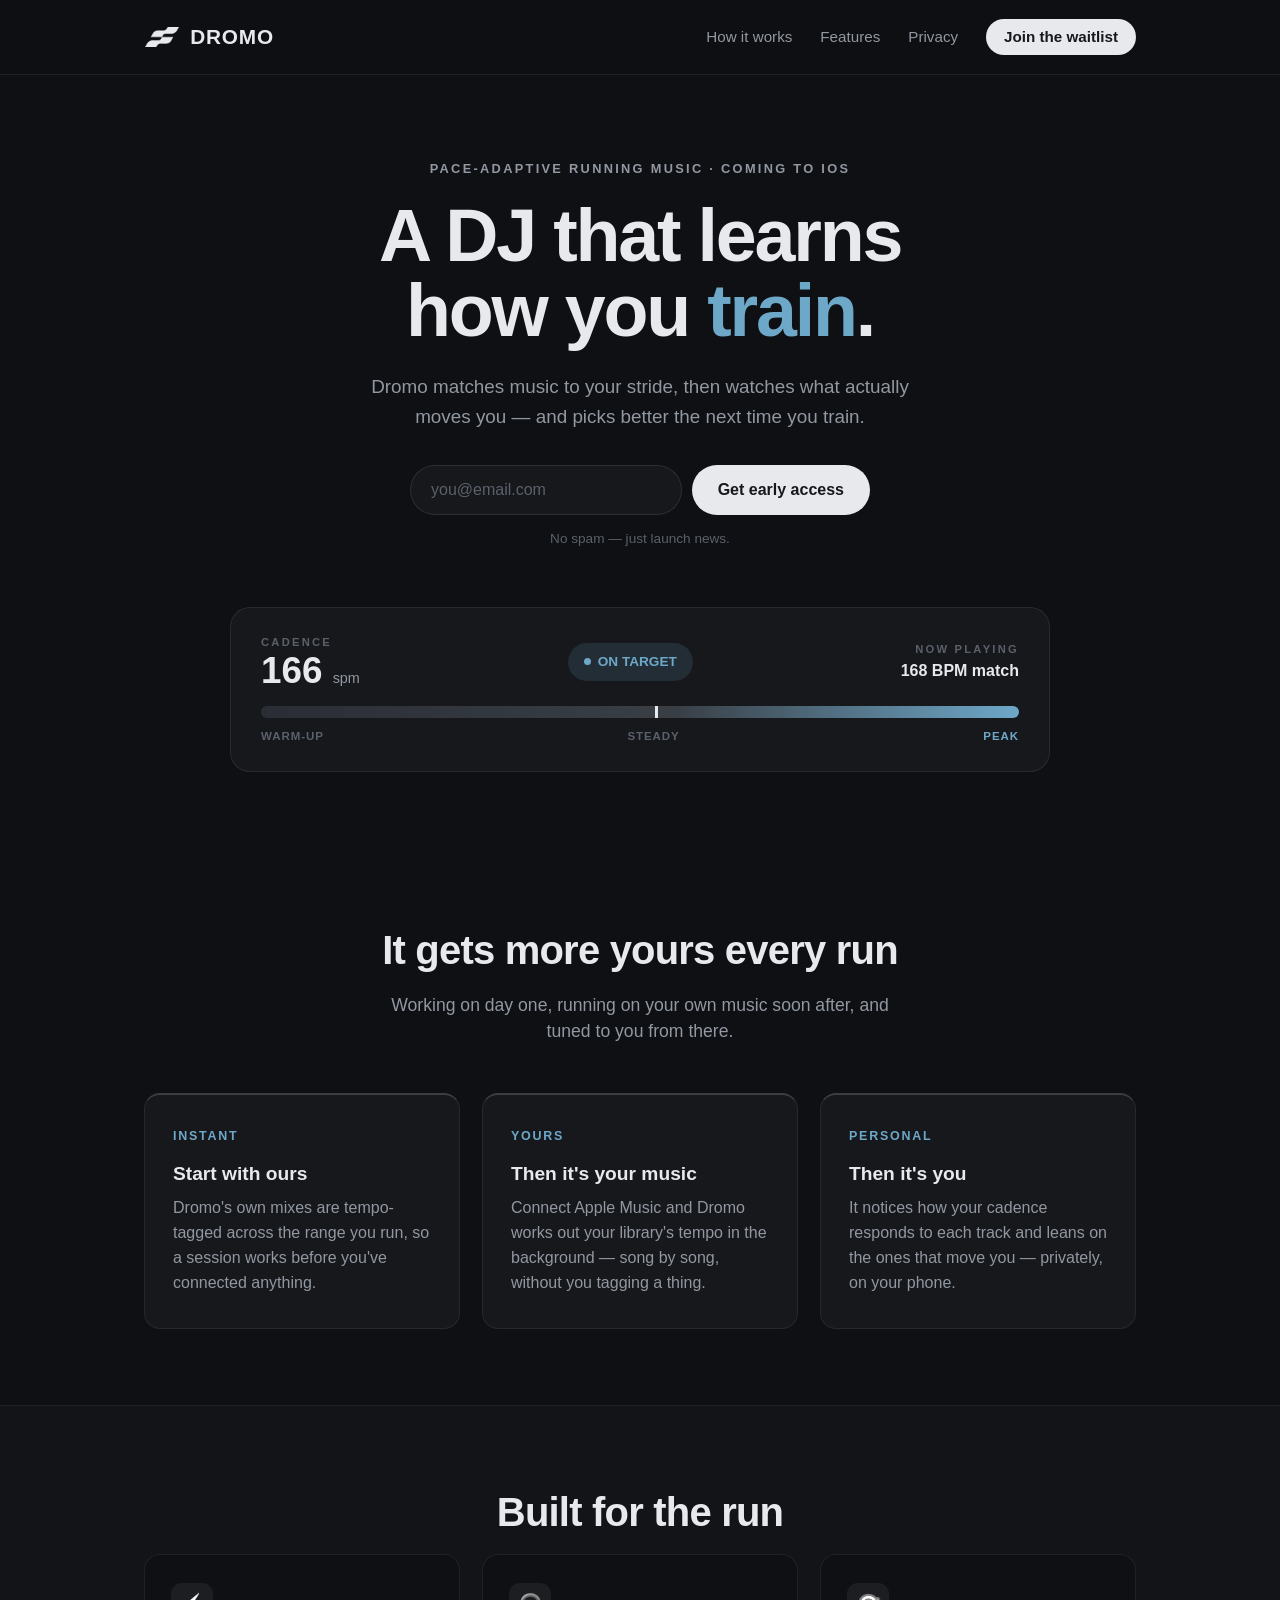
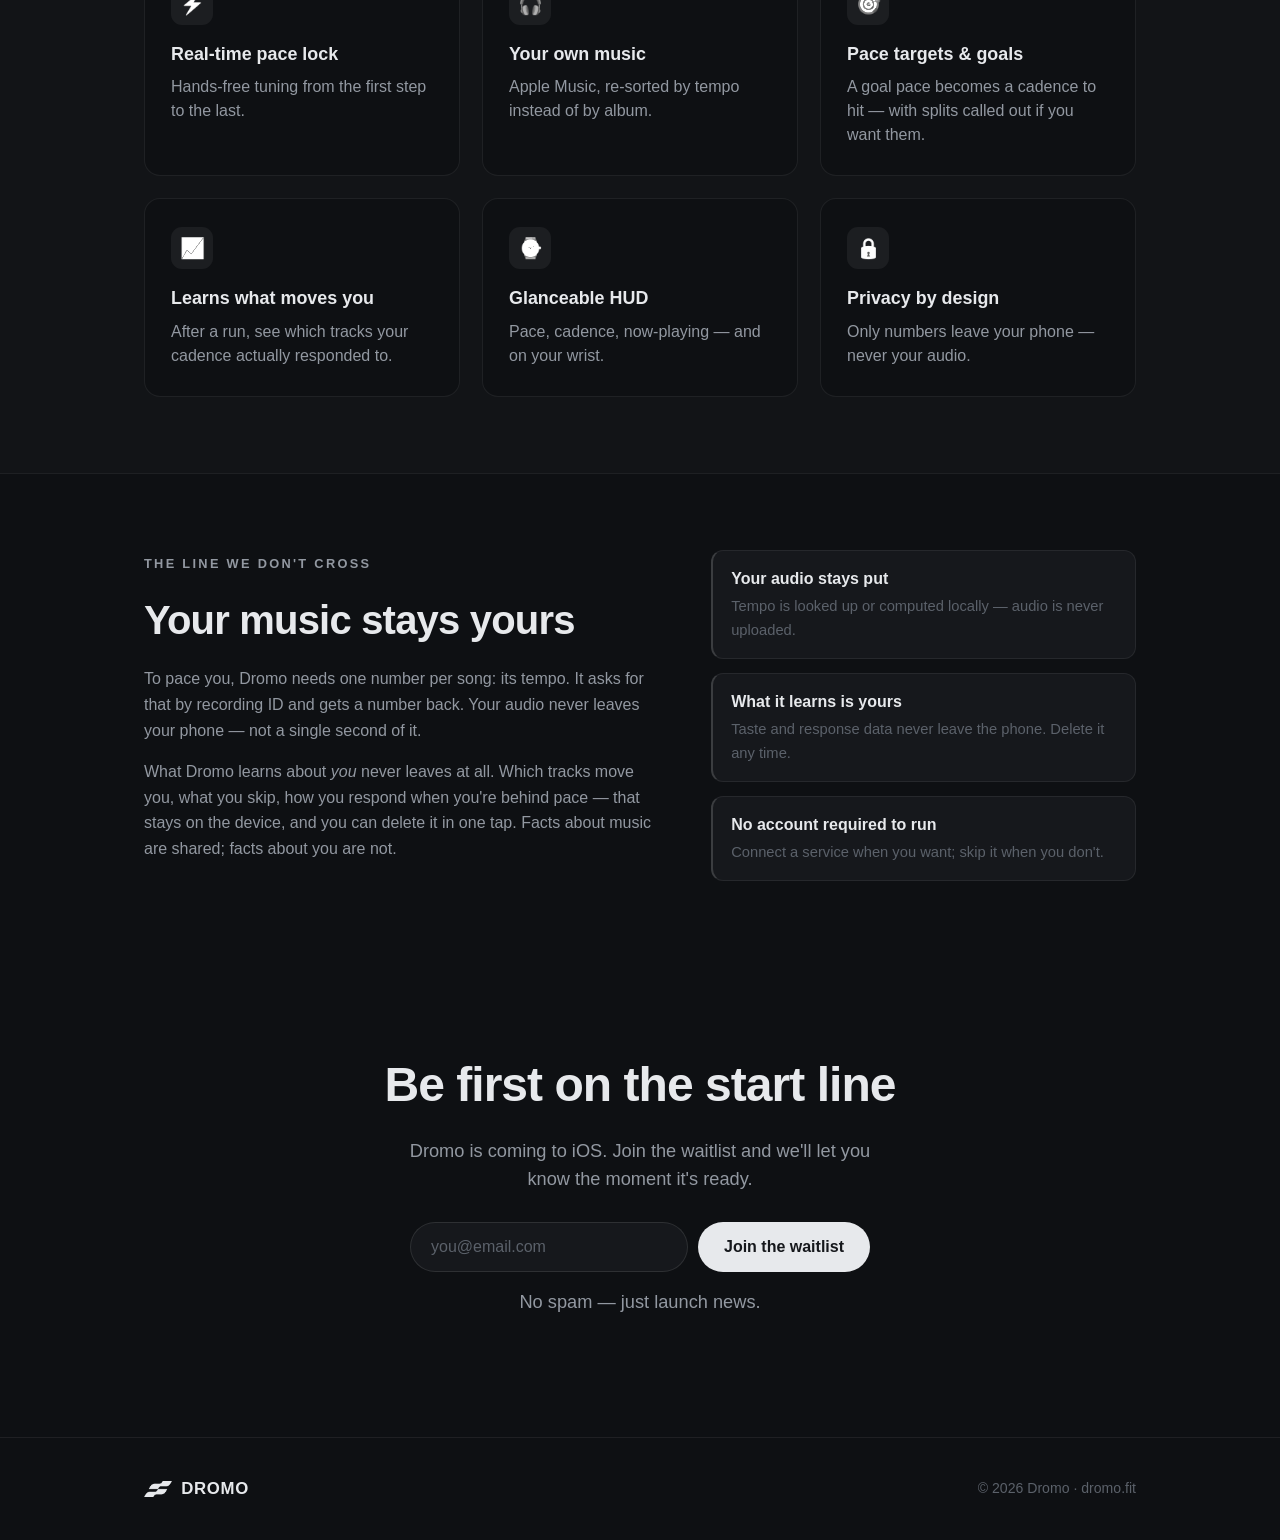
==== commit 876424d9: "Say "train" in the hero subline too Follows the headline, so the two sentences no longer disagree.  " ====
--- a/website/index.html
+++ b/website/index.html
@@ -70,7 +70,7 @@
           <h1 class="hero__title">A DJ that learns<br />how you <span class="accent">train</span>.</h1>
           <p class="hero__sub">
             Dromo matches music to your stride, then watches what actually moves you —
-            and picks better the next time you run.
+            and picks better the next time you train.
           </p>
 
           <form id="waitlist-hero" class="waitlist" novalidate>
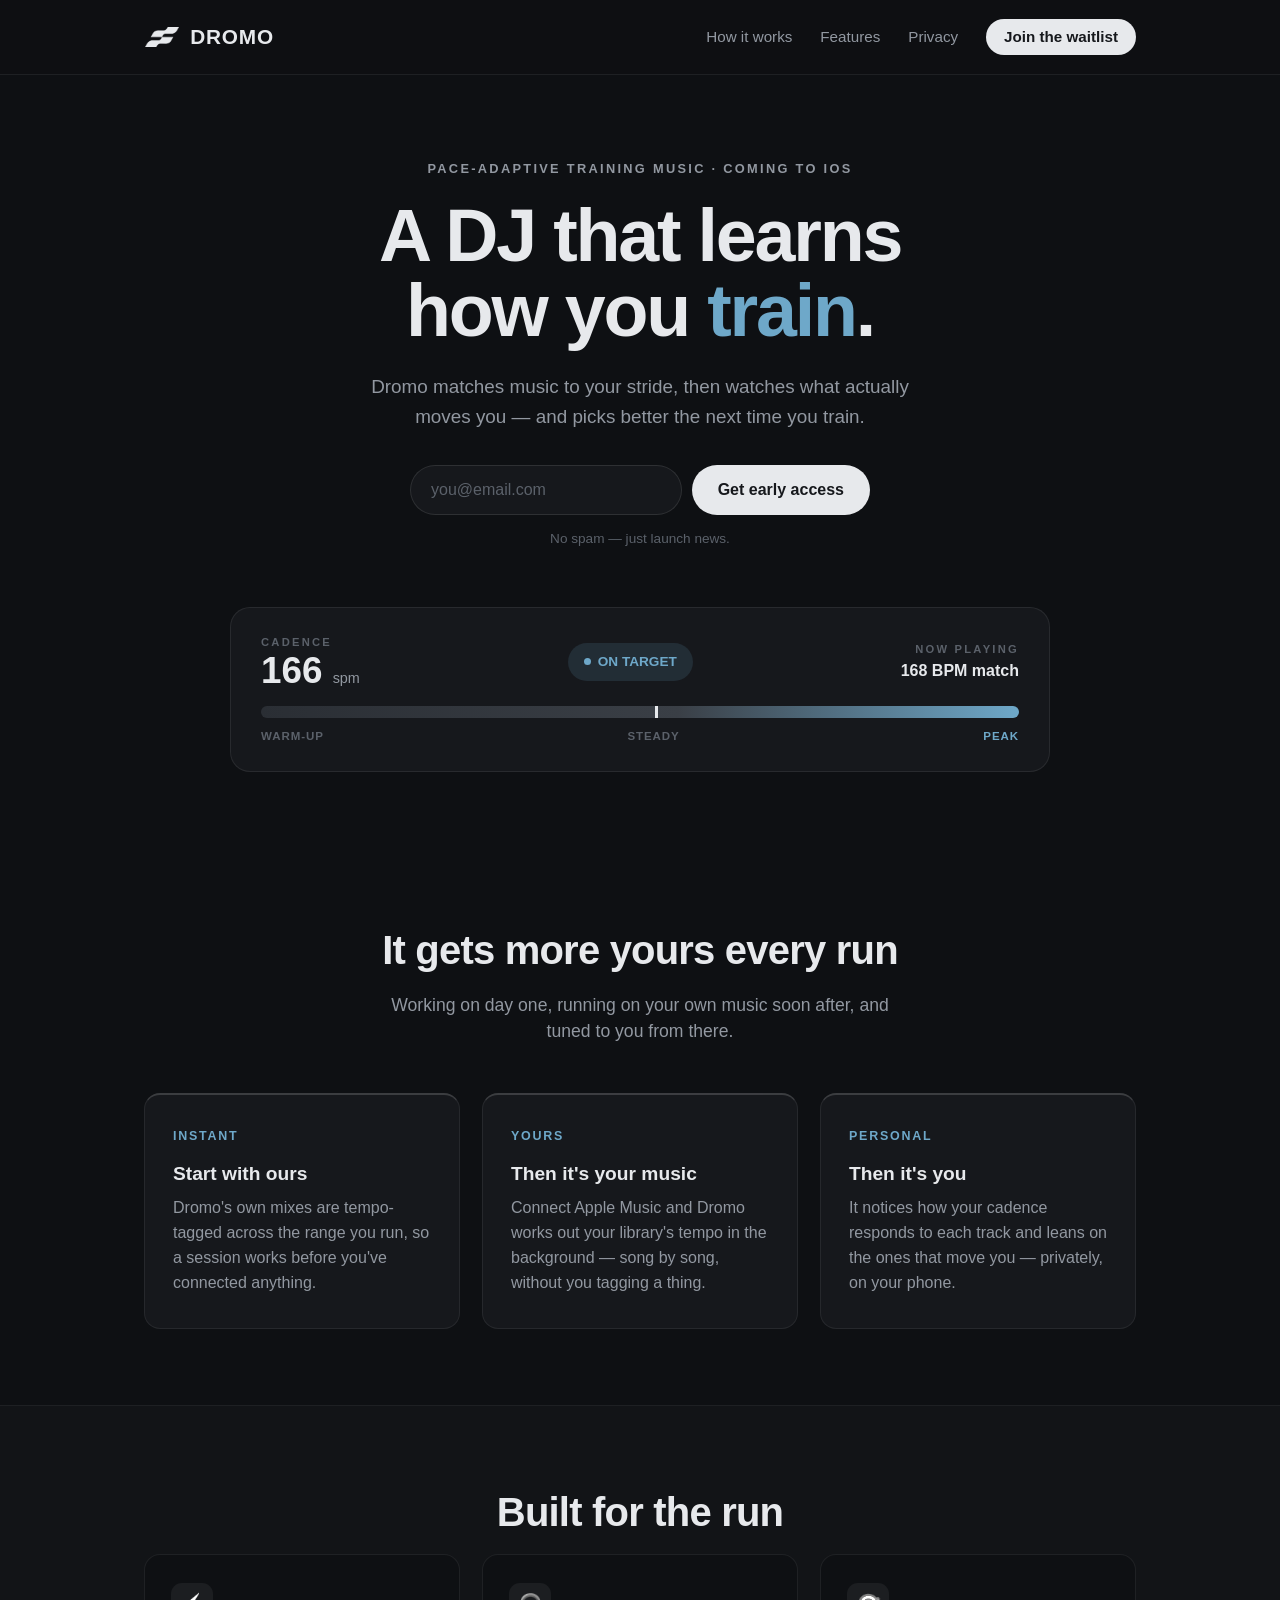
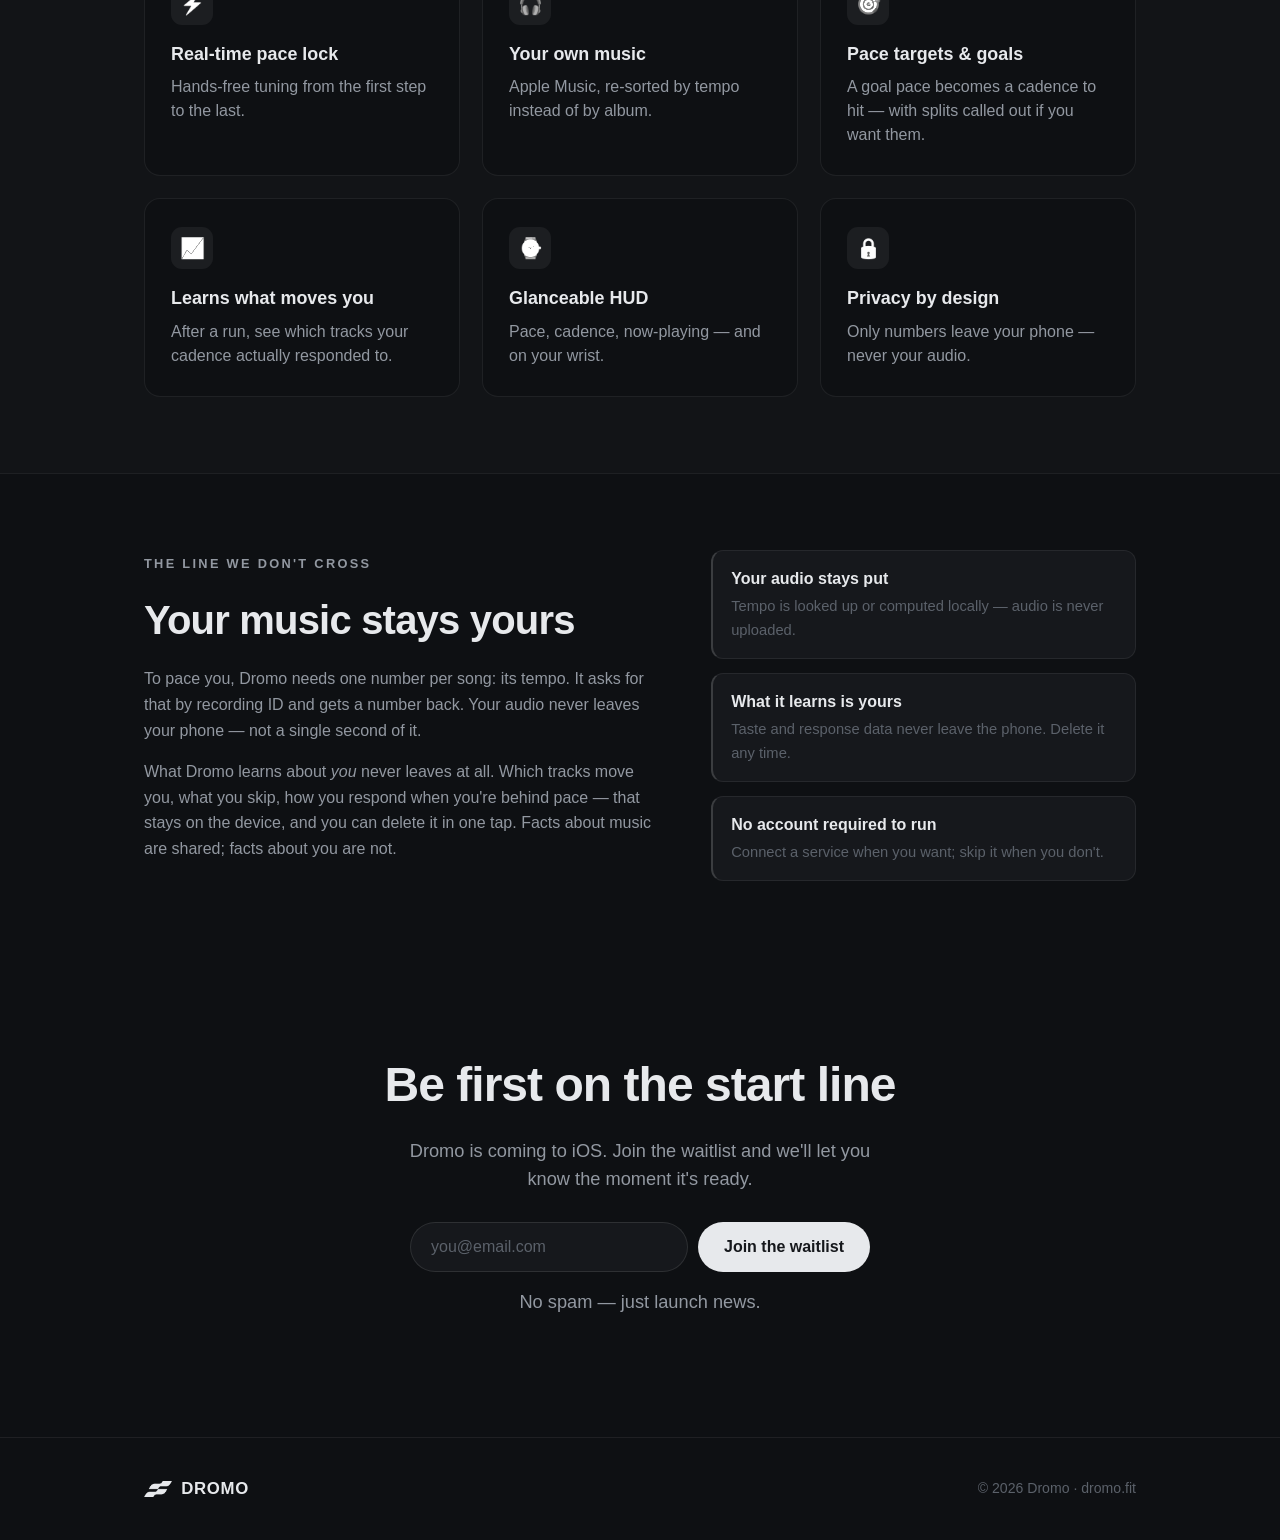
==== commit b0a31201: "Rotate the hero verb, and say training in the copy The verb cycles train/run/swim/cycle/row. "train"" ====
--- a/website/index.html
+++ b/website/index.html
@@ -5,7 +5,7 @@
   <meta name="viewport" content="width=device-width, initial-scale=1.0" />
 
   <title>Dromo — A DJ that learns how you train.</title>
-  <meta name="description" content="Dromo matches music to your running cadence, then learns which tracks actually move you — and picks better next run. Pace-adaptive running music for iOS, built privacy-first." />
+  <meta name="description" content="Dromo matches music to your training cadence, then learns which tracks actually move you — and picks better the next time you train. Pace-adaptive training music for iOS, built privacy-first." />
   <meta name="theme-color" content="#0E1013" />
   <link rel="canonical" href="https://dromo.fit/" />
 
@@ -13,11 +13,11 @@
   <meta property="og:type" content="website" />
   <meta property="og:url" content="https://dromo.fit/" />
   <meta property="og:title" content="Dromo — A DJ that learns how you train." />
-  <meta property="og:description" content="Pace-adaptive running music that learns which tracks actually move you. Coming to iOS." />
+  <meta property="og:description" content="Pace-adaptive training music that learns which tracks actually move you. Coming to iOS." />
   <meta property="og:image" content="https://dromo.fit/og-image.png" />
   <meta name="twitter:card" content="summary_large_image" />
   <meta name="twitter:title" content="Dromo — A DJ that learns how you train." />
-  <meta name="twitter:description" content="Pace-adaptive running music that learns which tracks actually move you. Coming to iOS." />
+  <meta name="twitter:description" content="Pace-adaptive training music that learns which tracks actually move you. Coming to iOS." />
   <meta name="twitter:image" content="https://dromo.fit/og-image.png" />
 
   <link rel="icon" href="favicon.svg" type="image/svg+xml" />
@@ -66,8 +66,9 @@
       <!-- Hero -->
       <section class="hero">
         <div class="container">
-          <p class="eyebrow">Pace-adaptive running music · Coming to iOS</p>
-          <h1 class="hero__title">A DJ that learns<br />how you <span class="accent">train</span>.</h1>
+          <p class="eyebrow">Pace-adaptive training music · Coming to iOS</p>
+          <!-- The verb rotates in script.js; "train" is the no-JS / reduced-motion state. -->
+          <h1 class="hero__title">A DJ that learns<br />how you <span class="accent hero__verb" id="hero-verb">train</span>.</h1>
           <p class="hero__sub">
             Dromo matches music to your stride, then watches what actually moves you —
             and picks better the next time you train.
--- a/website/styles.css
+++ b/website/styles.css
@@ -152,6 +152,10 @@
   margin: 0 auto 48px;
 }
 .accent { color: var(--accent); }
+/* Rotating hero verb. Crossfade only — the line re-centres as the word's width
+   changes, which is why the swap happens while it's at zero opacity. */
+.hero__verb { transition: opacity 0.3s ease; }
+.hero__verb.is-swapping { opacity: 0; }
 
 /* ---- Hero ---- */
 .hero { padding: 84px 0 72px; text-align: center; }
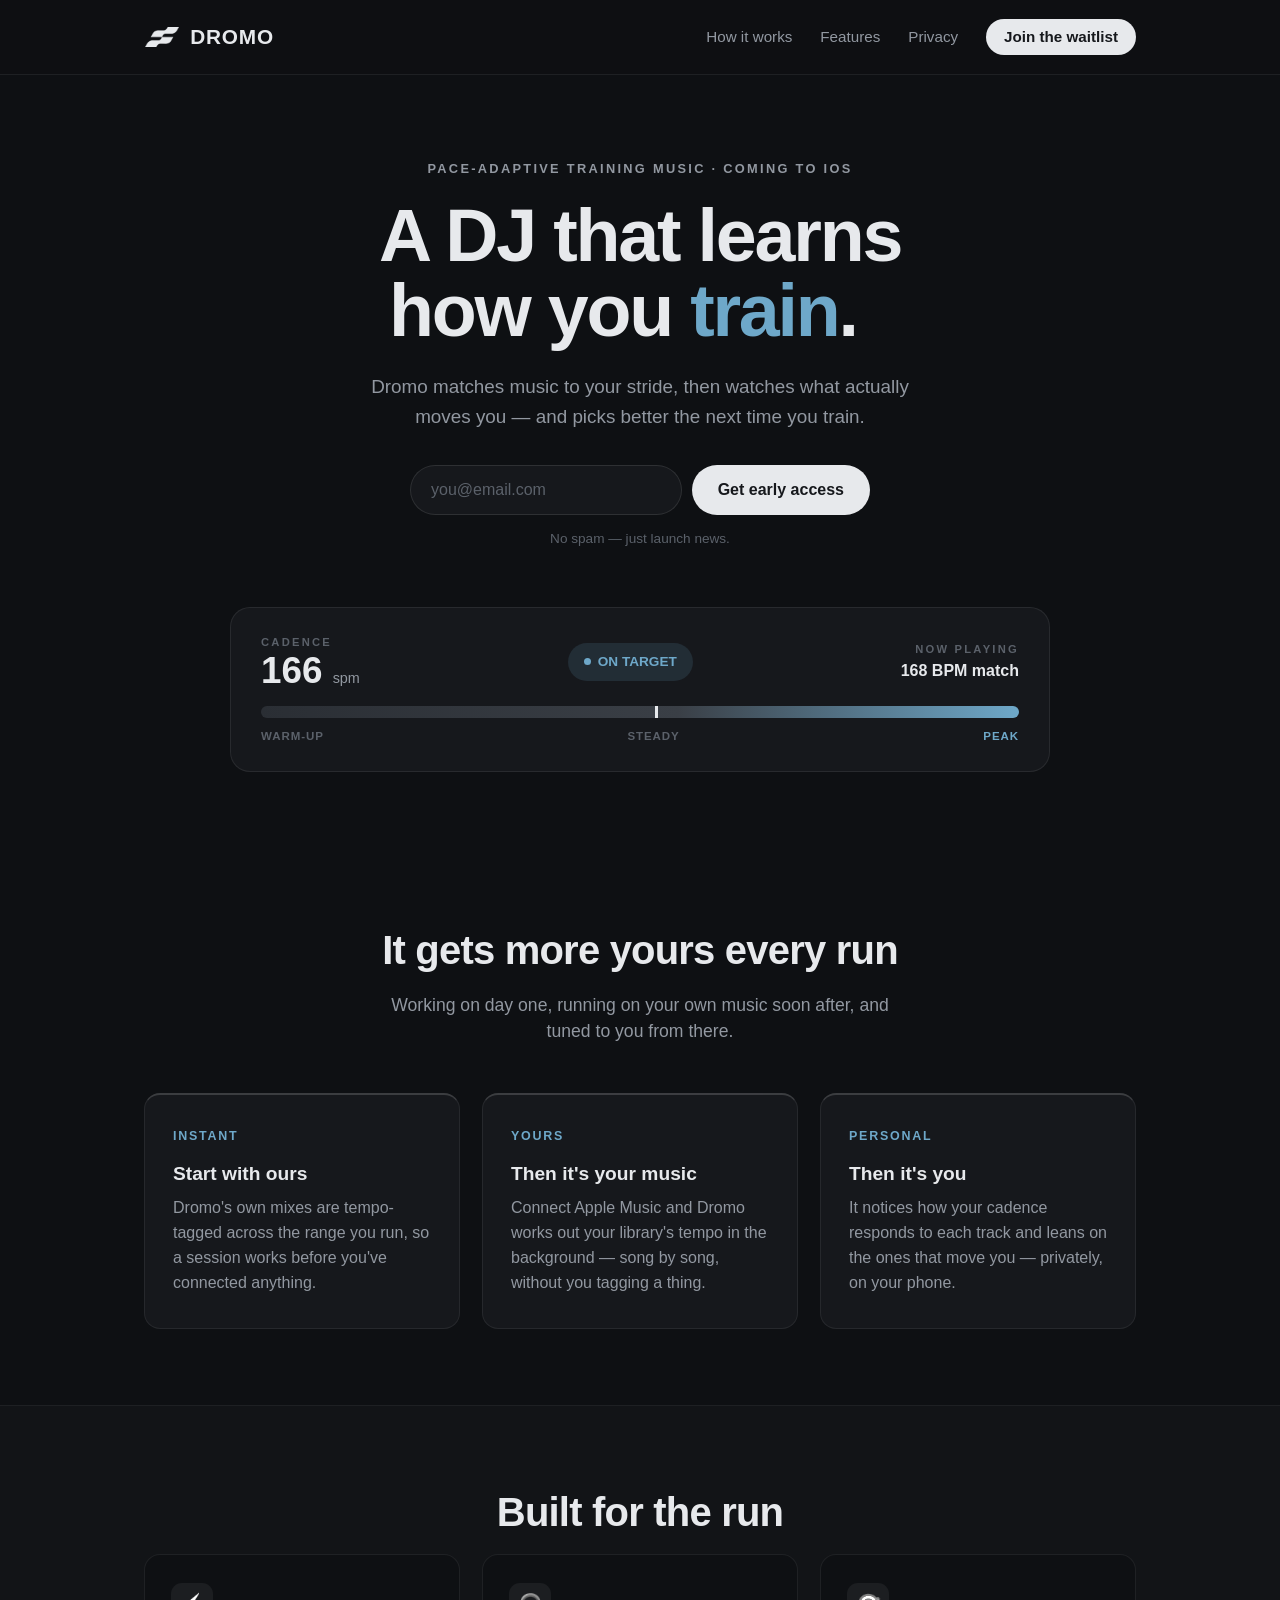
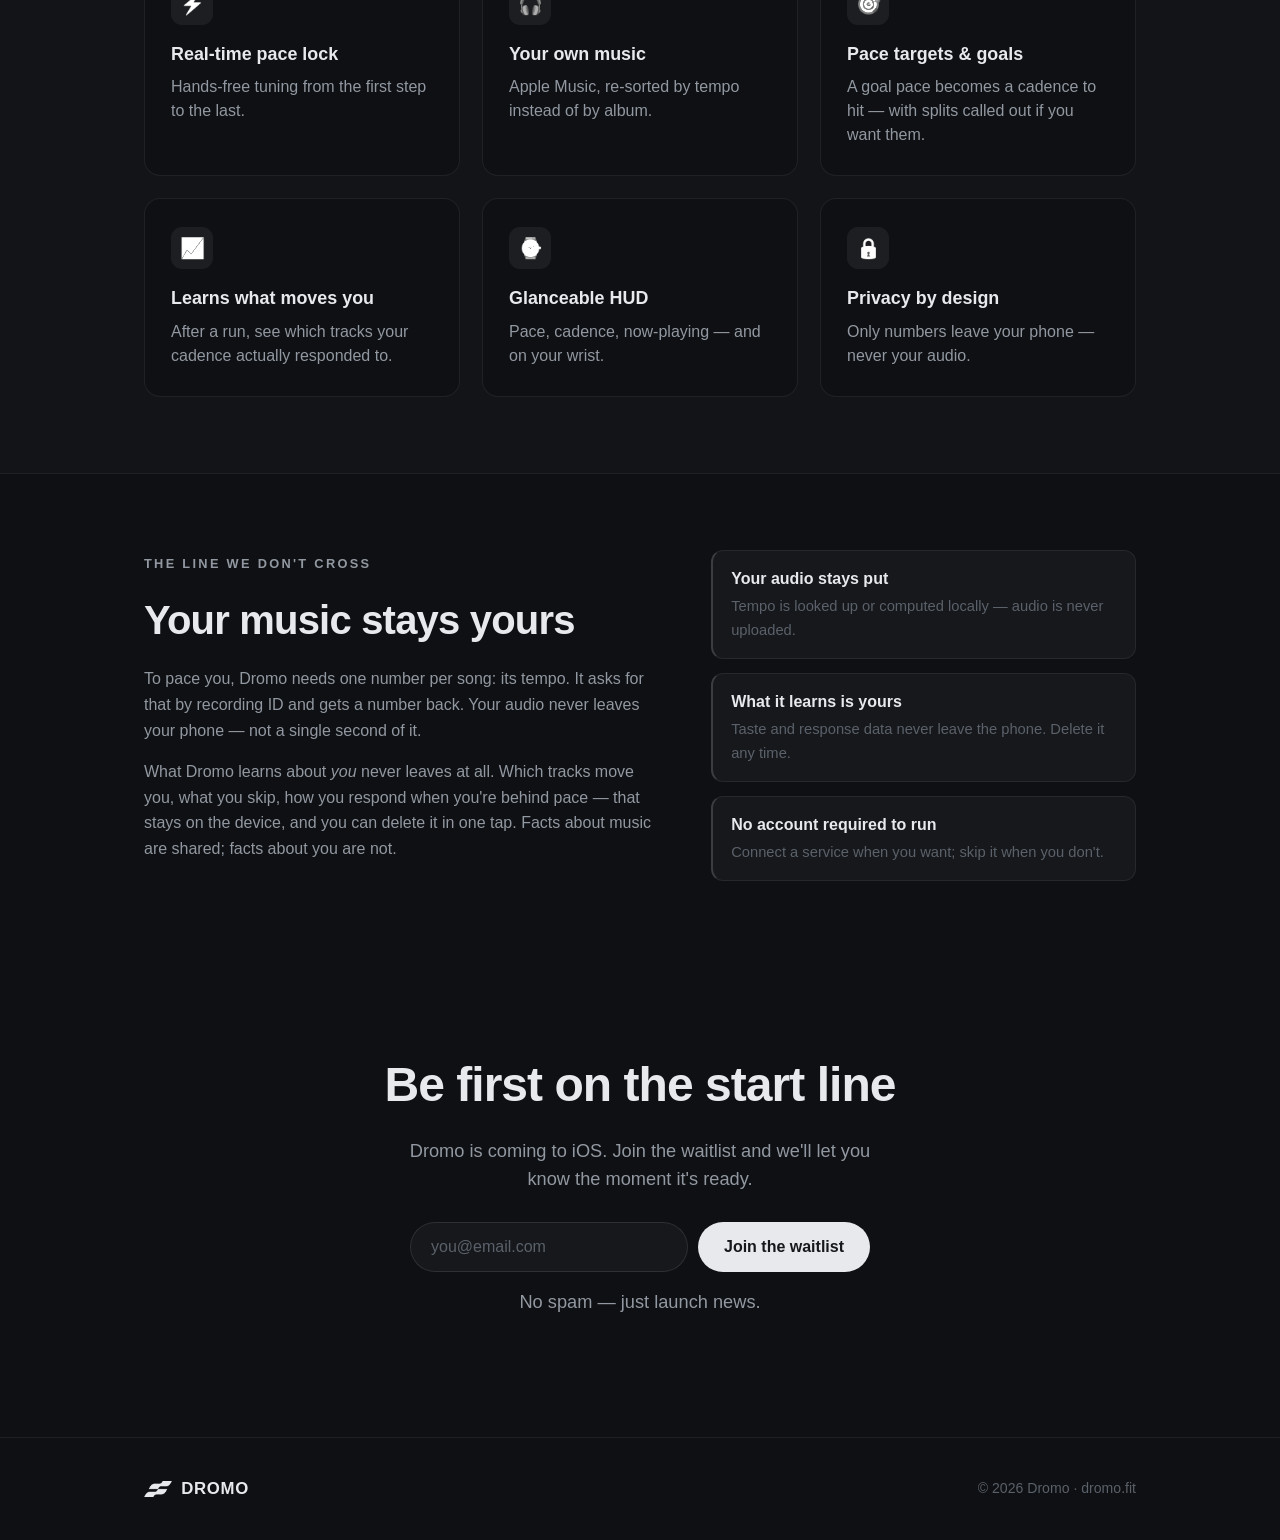
==== commit 228914dd: "Hold the hero line still, and slow the rotation The line was re-centring on every swap because the v" ====
--- a/website/index.html
+++ b/website/index.html
@@ -67,8 +67,9 @@
       <section class="hero">
         <div class="container">
           <p class="eyebrow">Pace-adaptive training music · Coming to iOS</p>
-          <!-- The verb rotates in script.js; "train" is the no-JS / reduced-motion state. -->
-          <h1 class="hero__title">A DJ that learns<br />how you <span class="accent hero__verb" id="hero-verb">train</span>.</h1>
+          <!-- The verb rotates in script.js; "train" is the no-JS / reduced-motion state.
+               The full stop lives inside the fixed-width slot so it stays against the word. -->
+          <h1 class="hero__title">A DJ that learns<br />how you <span class="hero__slot"><span class="accent hero__verb" id="hero-verb">train</span>.</span></h1>
           <p class="hero__sub">
             Dromo matches music to your stride, then watches what actually moves you —
             and picks better the next time you train.
--- a/website/styles.css
+++ b/website/styles.css
@@ -152,9 +152,17 @@
   margin: 0 auto 48px;
 }
 .accent { color: var(--accent); }
-/* Rotating hero verb. Crossfade only — the line re-centres as the word's width
-   changes, which is why the swap happens while it's at zero opacity. */
-.hero__verb { transition: opacity 0.3s ease; }
+/* Rotating hero verb. The slot is pinned to the widest word ("swim." — measured at
+   2.72em in this face at its -0.03em tracking) so the line's total width never
+   changes and "how you" holds still; only the word crossfades. Left-aligned, so the
+   space after "you" stays a normal word space and the slack falls after the stop.
+   em rather than px, so it survives the mobile font-size. */
+.hero__slot {
+  display: inline-block;
+  width: 2.73em;
+  text-align: left;
+}
+.hero__verb { transition: opacity 0.38s ease; }
 .hero__verb.is-swapping { opacity: 0; }
 
 /* ---- Hero ---- */
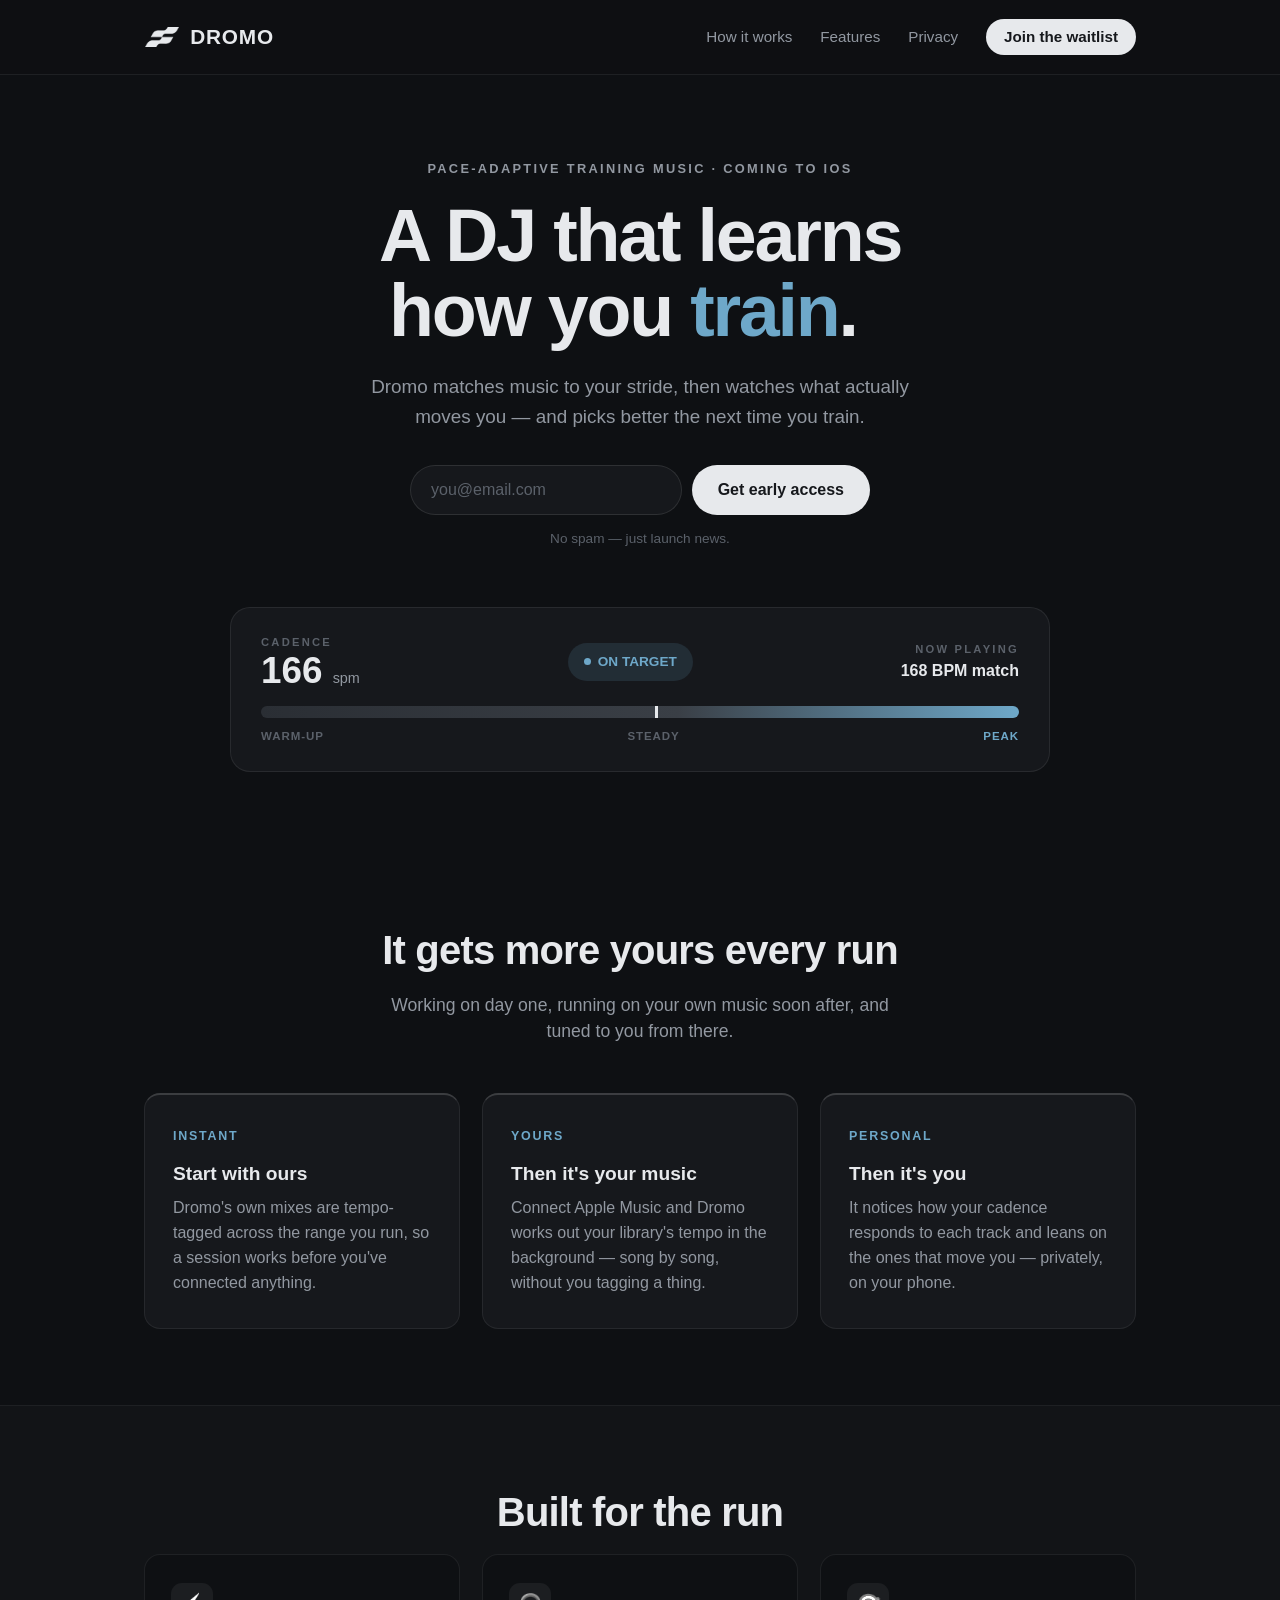
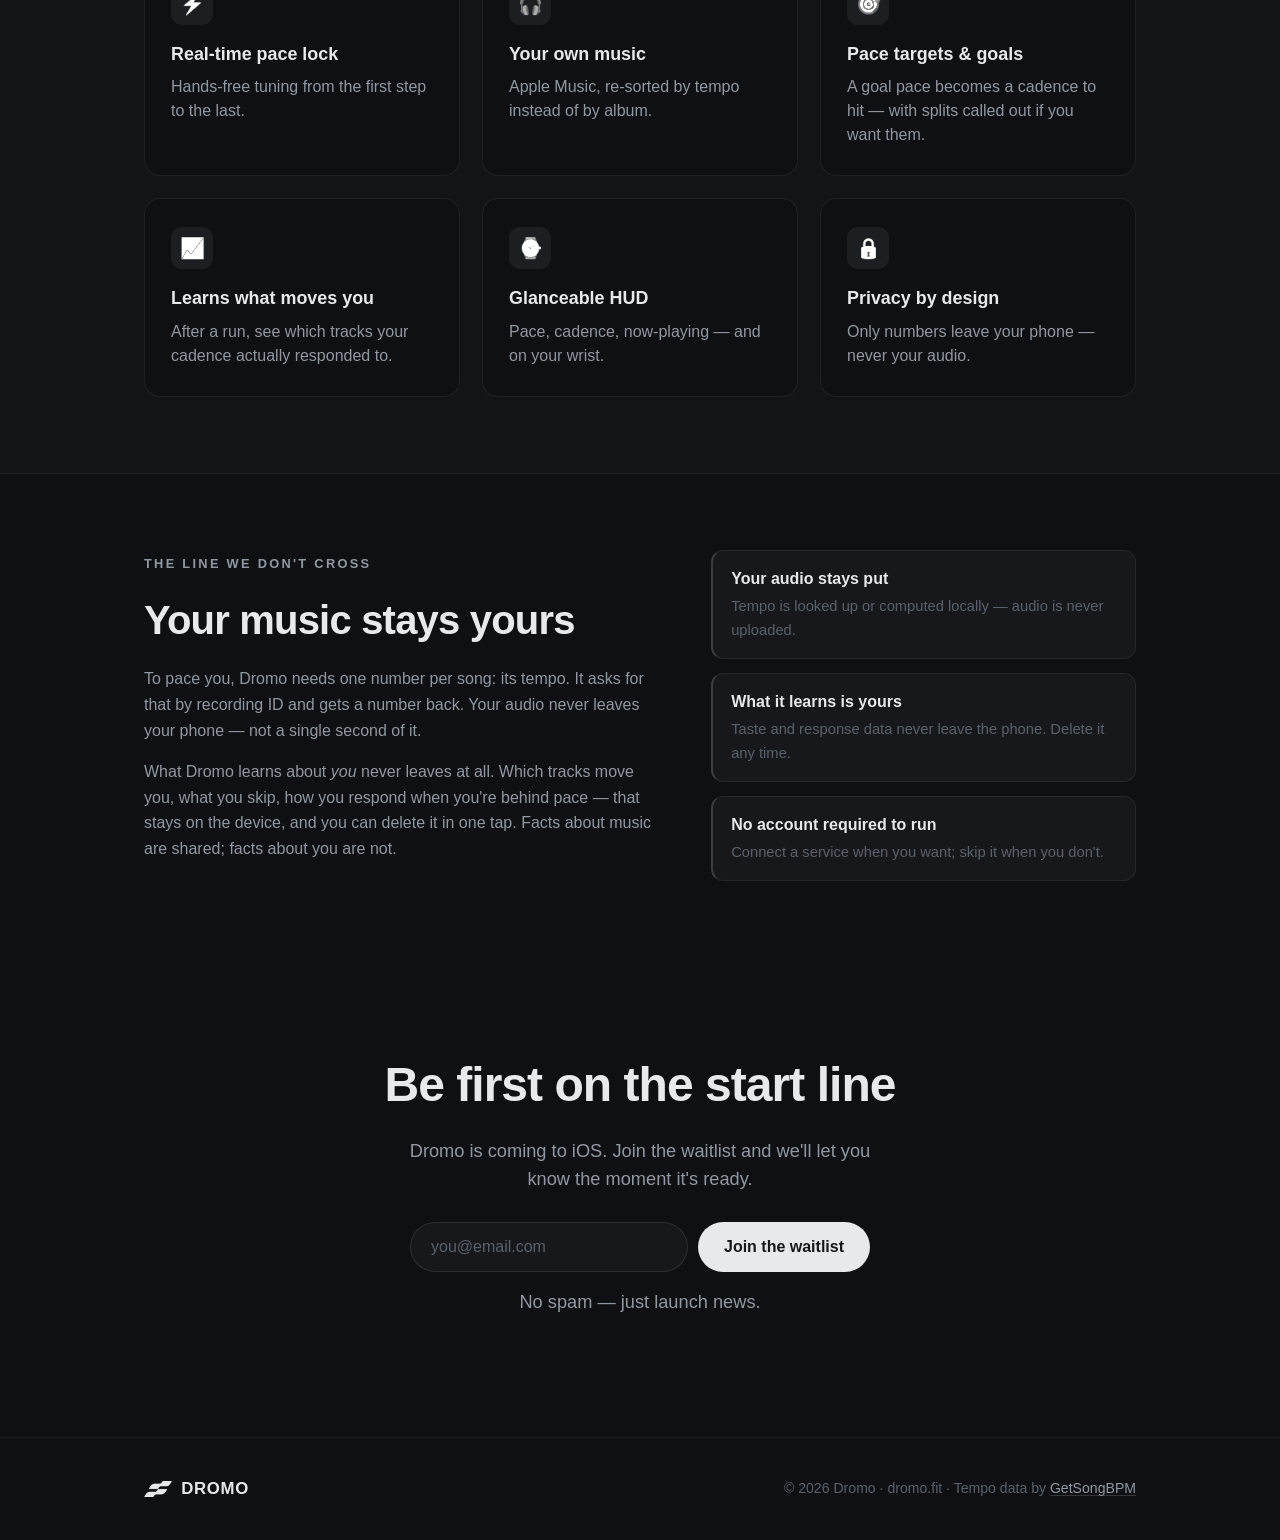
==== commit 9293a26b: "Credit GetSongBPM in the footer Their API terms require a backlink from the site or store listing, a" ====
--- a/website/index.html
+++ b/website/index.html
@@ -255,7 +255,9 @@
     <footer class="footer">
       <div class="container footer__inner">
         <div class="wordmark"><span class="wordmark__mark" aria-hidden="true"></span>DROMO</div>
-        <p class="footer__legal">© <span id="year">2026</span> Dromo · dromo.fit</p>
+        <p class="footer__legal">© <span id="year">2026</span> Dromo · dromo.fit ·
+          Tempo data by <a class="footer__link" href="https://getsongbpm.com"
+             target="_blank" rel="noopener">GetSongBPM</a></p>
       </div>
     </footer>
   </div>
--- a/website/styles.css
+++ b/website/styles.css
@@ -404,6 +404,16 @@
 }
 .footer .wordmark { font-size: 1.05rem; }
 .footer__legal { color: var(--text-3); font-size: 0.88rem; margin: 0; }
+/* Attribution required by the GetSongBPM API terms — a real link, not styled away:
+   they suspend keys for missing backlinks, and a link nobody can see isn't one. */
+.footer__link {
+  color: var(--text-2);
+  text-decoration: underline;
+  text-underline-offset: 2px;
+  text-decoration-color: var(--border-strong);
+  transition: color 0.2s ease;
+}
+.footer__link:hover { color: var(--text); }
 
 /* ---- Wave mark intro overlay ---- */
 .intro {
